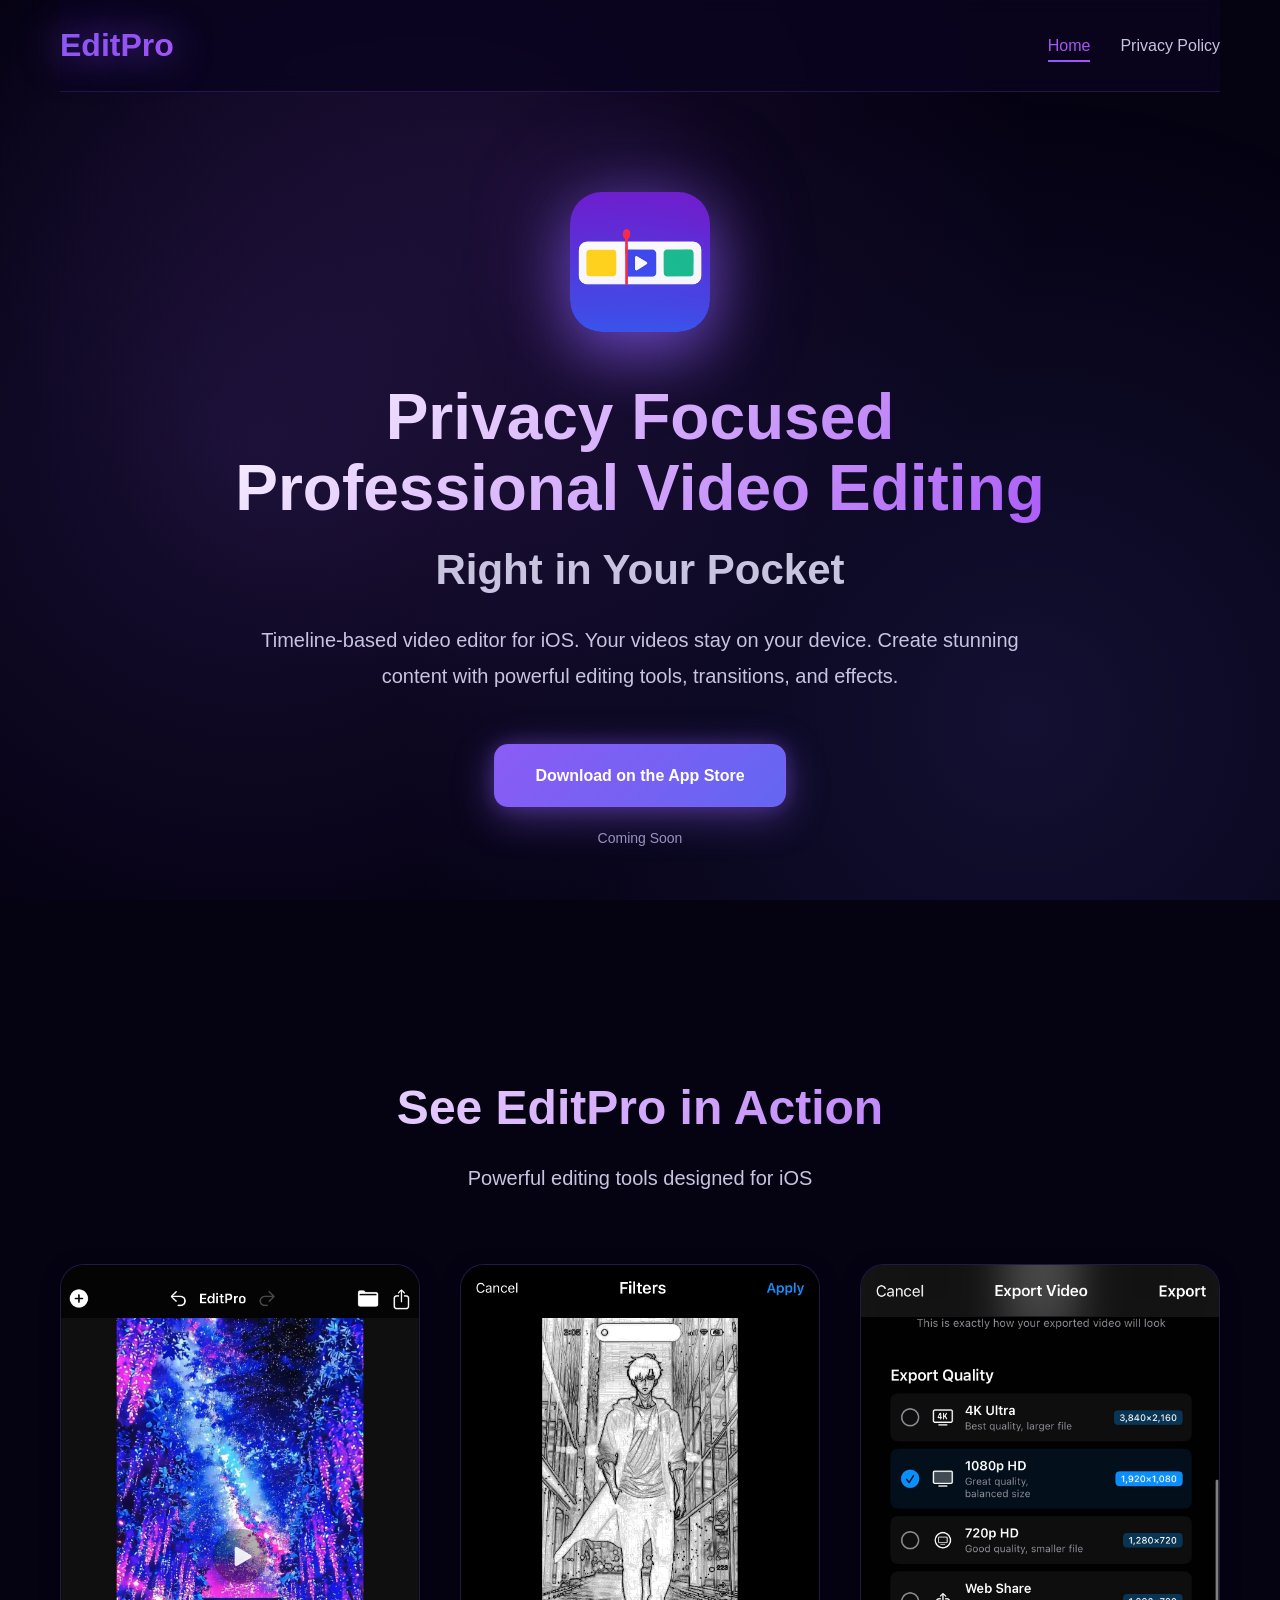
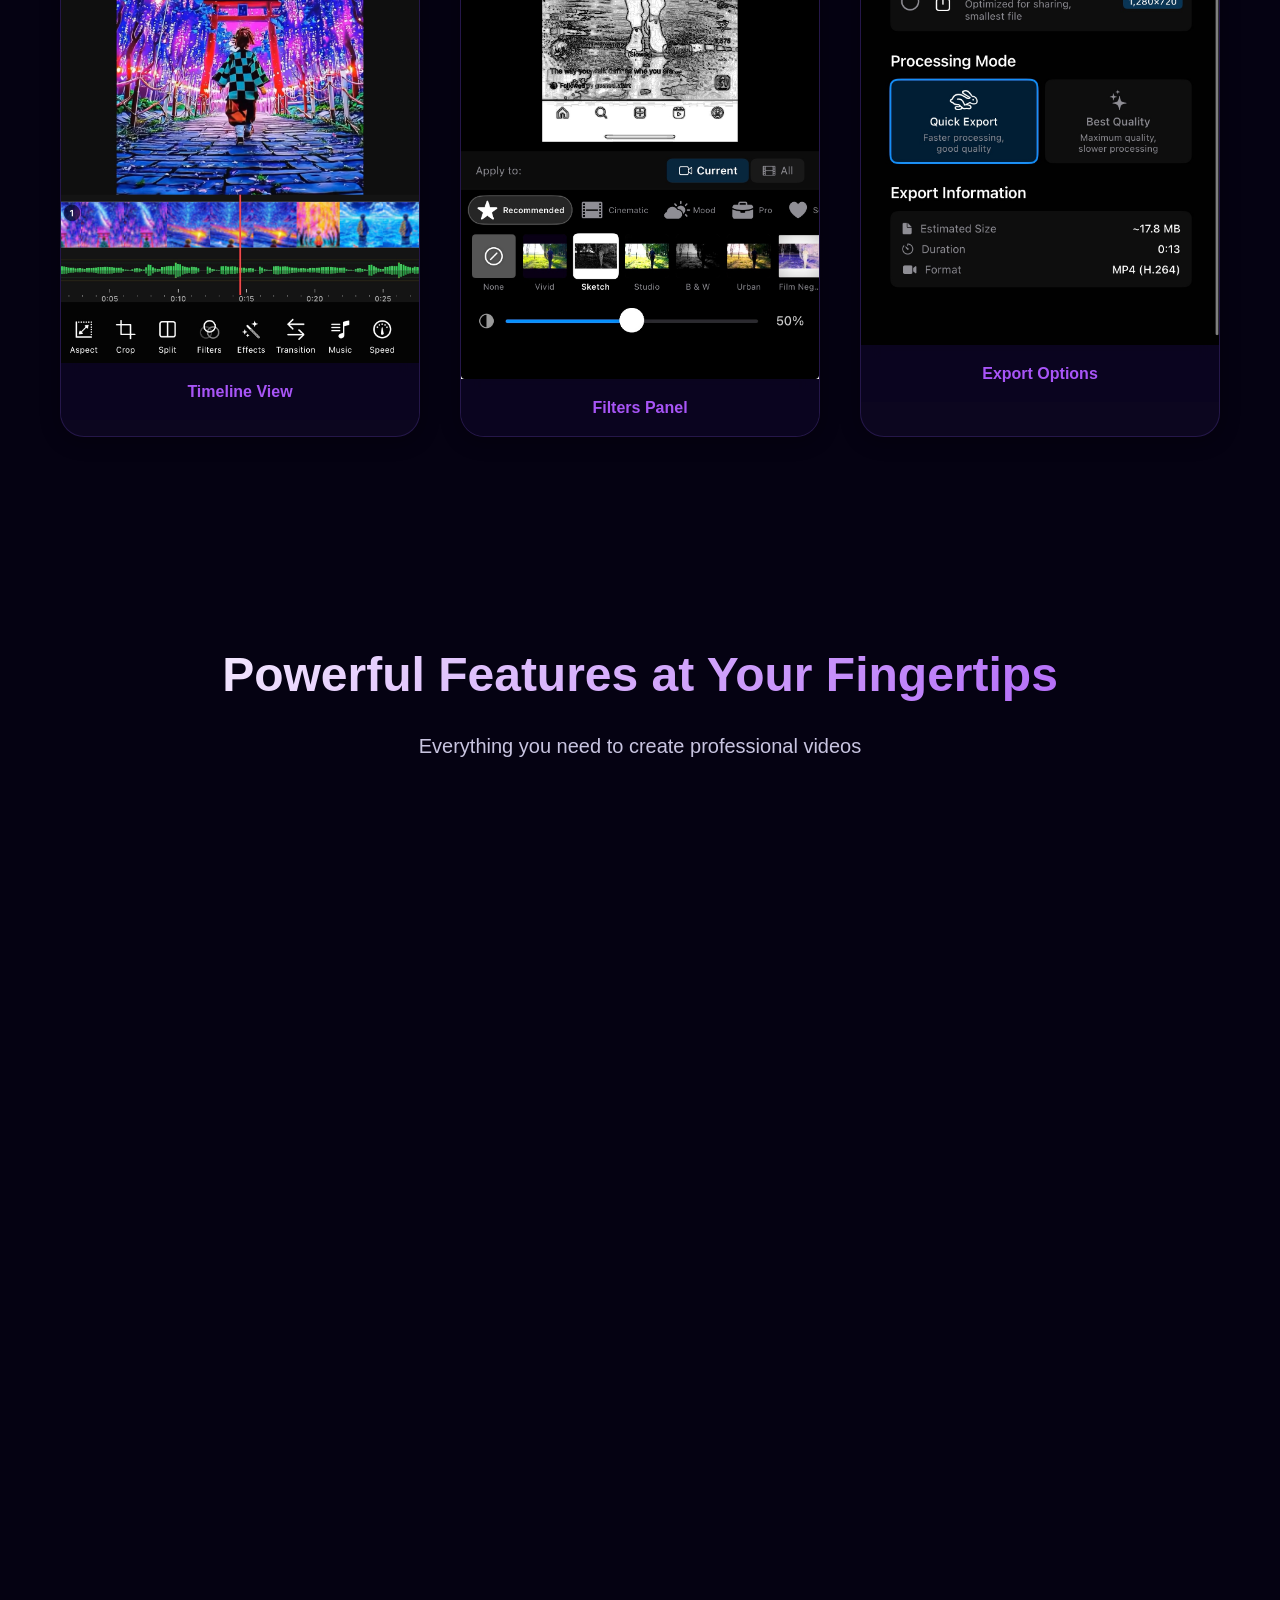
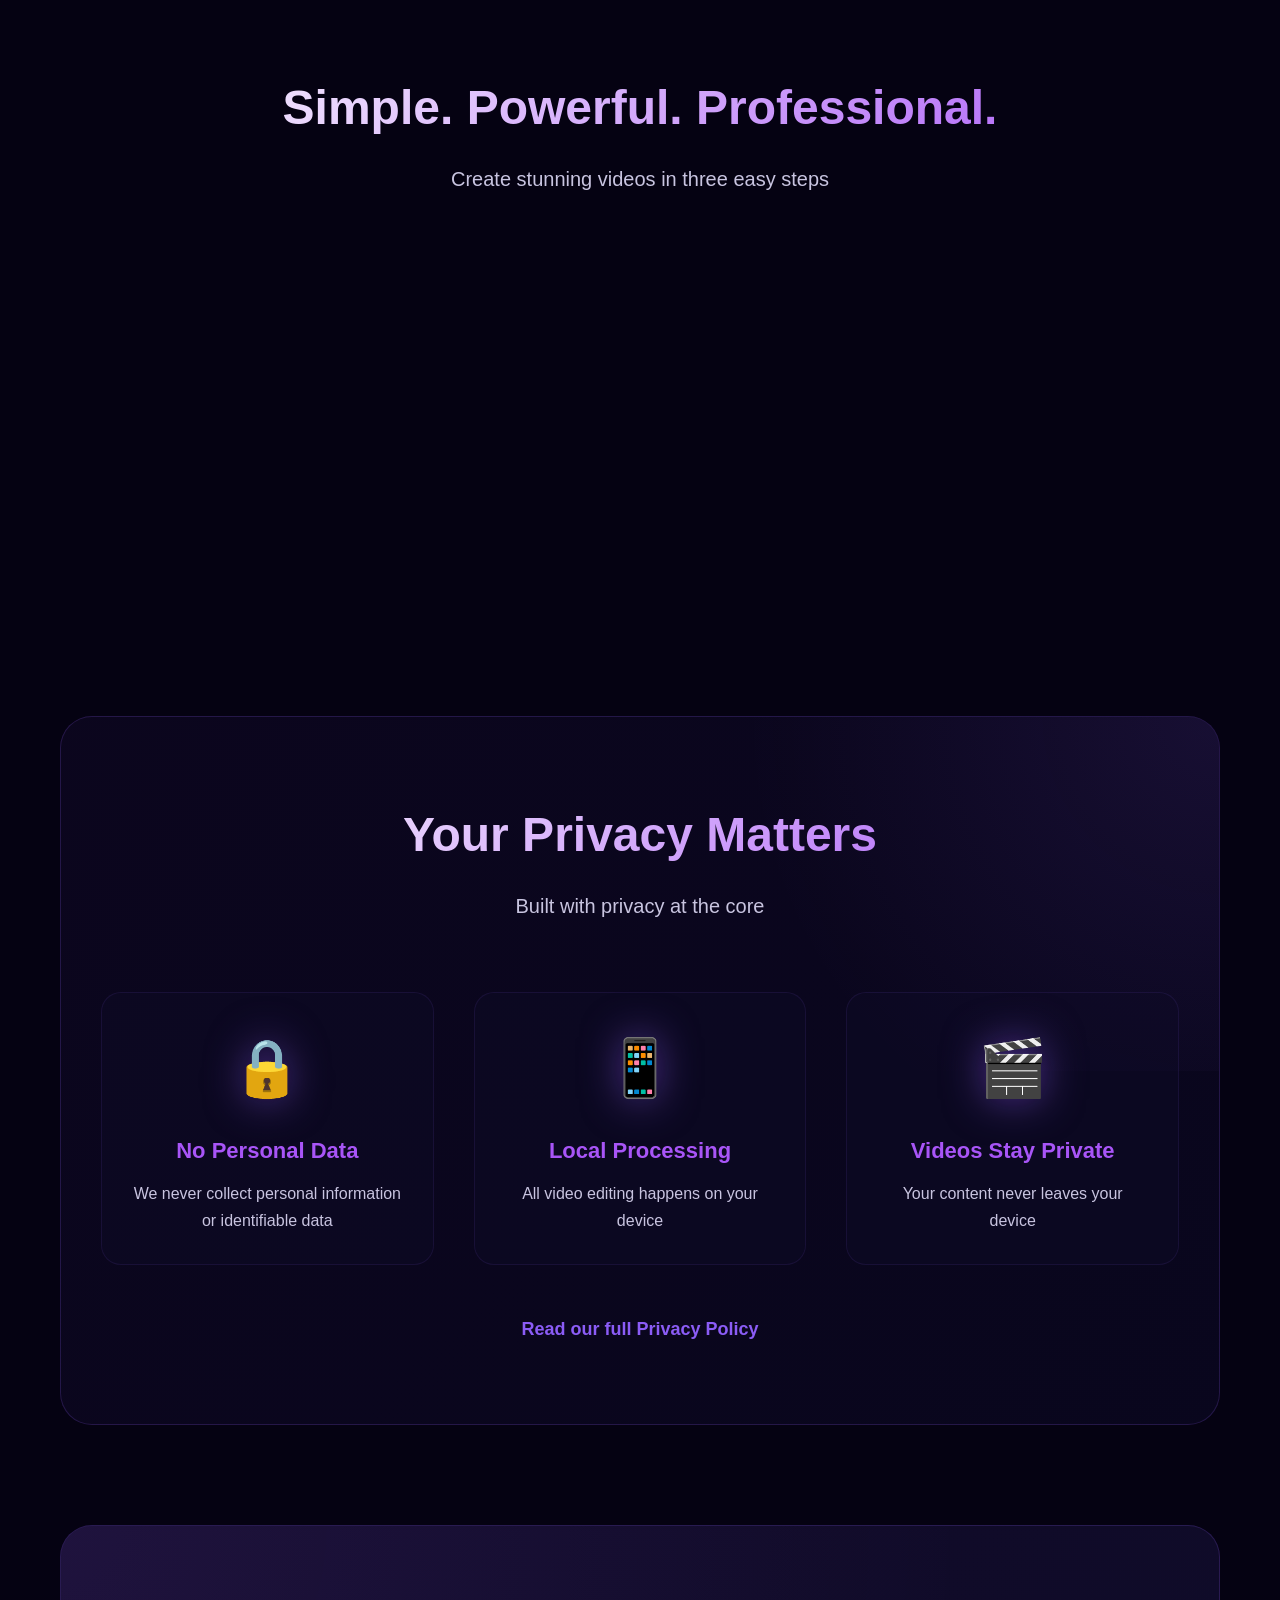
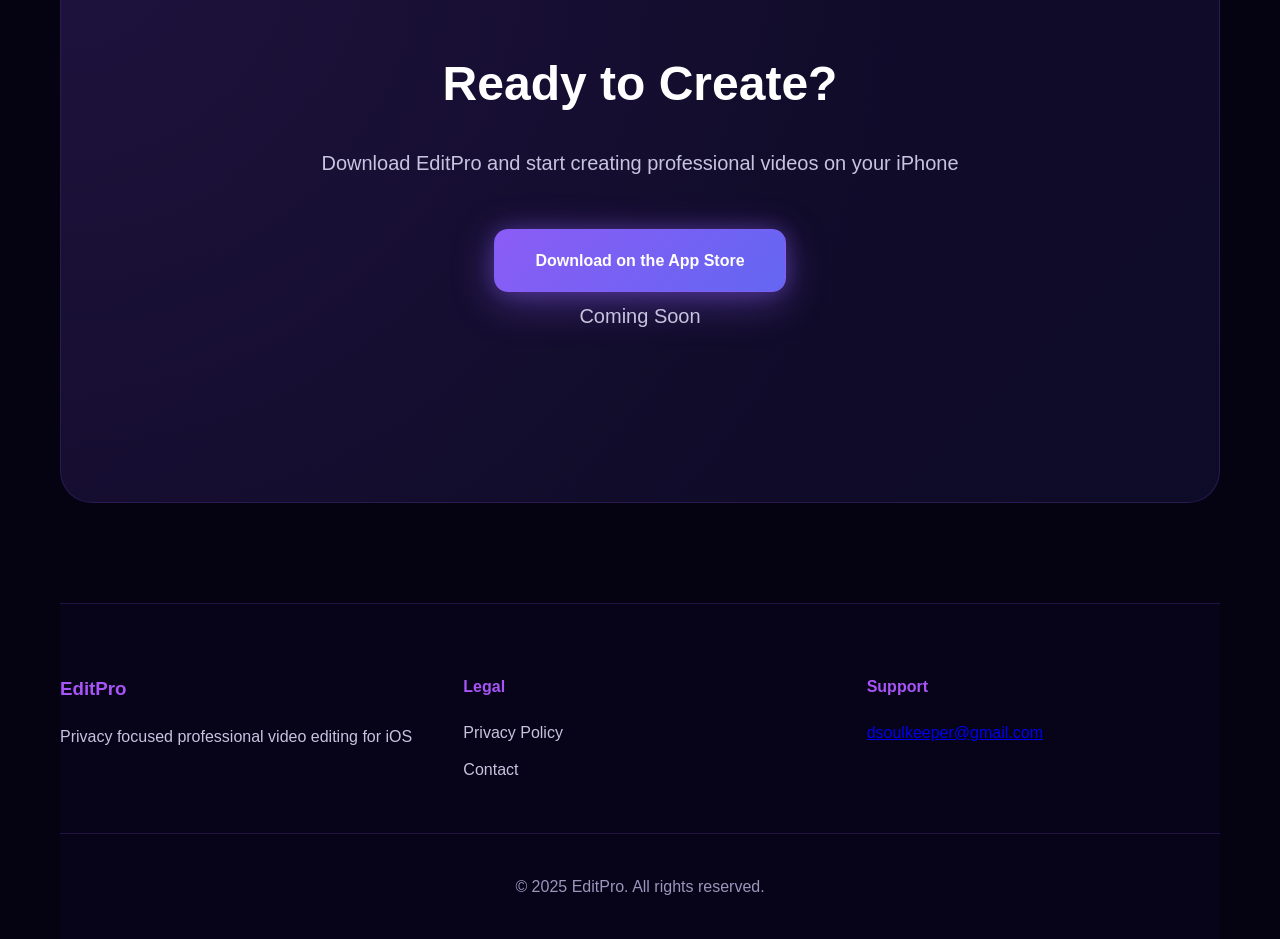
==== index.html @ 7e84e5dd "first commit" ====
<!DOCTYPE html>
<html lang="en">
<head>
    <meta charset="UTF-8">
    <meta name="viewport" content="width=device-width, initial-scale=1.0">
    <meta name="description" content="EditPro - Privacy Focused Professional Video Editing for iOS. Your videos stay on your device. Timeline-based editor with transitions, effects, and powerful editing tools.">
    <meta name="keywords" content="video editor, iOS app, video editing, timeline editor, transitions, effects, mobile video editing, privacy-focused, offline video editor">
    <title>EditPro - Privacy Focused Professional Video Editing for iOS</title>

    <!-- Favicons -->
    <link rel="icon" type="image/png" sizes="32x32" href="assets/favicon-32x32.png">
    <link rel="icon" type="image/png" sizes="16x16" href="assets/favicon-16x16.png">
    <link rel="apple-touch-icon" sizes="180x180" href="assets/apple-touch-icon.png">

    <link rel="stylesheet" href="style.css">
</head>
<body>
    <!-- Progress Bar -->
    <div class="progress-bar" id="progressBar"></div>

    <div class="container">
        <header id="navbar">
            <div class="logo">
                <a href="index.html"><h1>EditPro</h1></a>
            </div>
            <nav>
                <a href="index.html" class="active">Home</a>
                <a href="privacy.html">Privacy Policy</a>
            </nav>
        </header>

        <!-- Hero Section -->
        <section class="hero">
            <div class="hero-content">
                <div class="hero-text">
                    <h1 class="hero-title-main">Privacy Focused Professional Video Editing</h1>
                    <h2 class="hero-title-sub">Right in Your Pocket</h2>
                    <p class="hero-subtitle">Timeline-based video editor for iOS. Your videos stay on your device. Create stunning content with powerful editing tools, transitions, and effects.</p>
                </div>
                <div class="hero-cta">
                    <a href="#" class="btn btn-primary">
                        <span class="download-badge">Download on the App Store</span>
                    </a>
                    <p class="hero-note">Coming Soon</p>
                </div>
            </div>
            <div class="hero-image">
                <div class="app-icon">
                    <img src="assets/app-icon.png" alt="EditPro App Icon">
                </div>
            </div>
        </section>

        <!-- Screenshots Section -->
        <section class="screenshots">
            <h2 class="section-title">See EditPro in Action</h2>
            <p class="section-subtitle">Powerful editing tools designed for iOS</p>

            <div class="screenshots-grid">
                <div class="screenshot-item">
                    <img src="assets/screenshots/timeline.jpg" alt="Timeline View - EditPro video editing interface" loading="lazy">
                    <p class="screenshot-caption">Timeline View</p>
                </div>
                <div class="screenshot-item">
                    <img src="assets/screenshots/filters.jpg" alt="Filters Panel - Color grading and visual effects" loading="lazy">
                    <p class="screenshot-caption">Filters Panel</p>
                </div>
                <div class="screenshot-item">
                    <img src="assets/screenshots/export.jpg" alt="Export Options - Video export settings" loading="lazy">
                    <p class="screenshot-caption">Export Options</p>
                </div>
            </div>
        </section>

        <!-- Features Section -->
        <section class="features">
            <h2 class="section-title">Powerful Features at Your Fingertips</h2>
            <p class="section-subtitle">Everything you need to create professional videos</p>

            <div class="features-grid">
                <div class="feature-card">
                    <div class="feature-icon">⏱️</div>
                    <h3>Timeline Editing</h3>
                    <p>Precise frame-by-frame control with an intuitive timeline interface. Drag, drop, and arrange clips with ease.</p>
                </div>

                <div class="feature-card">
                    <div class="feature-icon">✨</div>
                    <h3>Transitions & Effects</h3>
                    <p>20+ professional transitions and visual effects. Add polish to your videos with cinematic transitions.</p>
                </div>

                <div class="feature-card">
                    <div class="feature-icon">🎵</div>
                    <h3>Audio Control</h3>
                    <p>Volume adjustment, fade in/out, and waveform visualization. Complete audio editing toolkit.</p>
                </div>

                <div class="feature-card">
                    <div class="feature-icon">🎨</div>
                    <h3>Color Filters</h3>
                    <p>Cinematic color grading with 15+ preset filters. From vintage to modern, find your perfect look.</p>
                </div>

                <div class="feature-card">
                    <div class="feature-icon">📐</div>
                    <h3>Multiple Aspect Ratios</h3>
                    <p>16:9, 9:16, 1:1, 4:5 - perfect for any platform. YouTube, Instagram, TikTok ready.</p>
                </div>

                <div class="feature-card">
                    <div class="feature-icon">↩️</div>
                    <h3>Undo/Redo History</h3>
                    <p>Never lose your work with unlimited undo/redo. Experiment freely and revert anytime.</p>
                </div>
            </div>
        </section>

        <!-- How It Works Section -->
        <section class="how-it-works">
            <h2 class="section-title">Simple. Powerful. Professional.</h2>
            <p class="section-subtitle">Create stunning videos in three easy steps</p>

            <div class="steps">
                <div class="step">
                    <div class="step-number">1</div>
                    <h3>Import</h3>
                    <p>Import videos from your photo library. EditPro supports all standard video formats.</p>
                </div>

                <div class="step">
                    <div class="step-number">2</div>
                    <h3>Edit</h3>
                    <p>Add transitions, effects, and adjust timing on the timeline. Trim, split, and rearrange with precision.</p>
                </div>

                <div class="step">
                    <div class="step-number">3</div>
                    <h3>Export</h3>
                    <p>Save in high quality and share anywhere. Export to your photo library or share directly.</p>
                </div>
            </div>
        </section>

        <!-- Privacy Section -->
        <section class="privacy-callout">
            <h2 class="section-title">Your Privacy Matters</h2>
            <p class="section-subtitle">Built with privacy at the core</p>

            <div class="privacy-features">
                <div class="privacy-item">
                    <span class="privacy-icon">🔒</span>
                    <h3>No Personal Data</h3>
                    <p>We never collect personal information or identifiable data</p>
                </div>

                <div class="privacy-item">
                    <span class="privacy-icon">📱</span>
                    <h3>Local Processing</h3>
                    <p>All video editing happens on your device</p>
                </div>

                <div class="privacy-item">
                    <span class="privacy-icon">🎬</span>
                    <h3>Videos Stay Private</h3>
                    <p>Your content never leaves your device</p>
                </div>
            </div>

            <p class="privacy-link">
                <a href="privacy.html">Read our full Privacy Policy</a>
            </p>
        </section>

        <!-- CTA Section -->
        <section class="cta">
            <h2>Ready to Create?</h2>
            <p>Download EditPro and start creating professional videos on your iPhone</p>
            <a href="#" class="btn btn-primary">
                <span class="download-badge">Download on the App Store</span>
            </a>
            <p class="cta-note">Coming Soon</p>
        </section>

        <!-- Footer -->
        <footer>
            <div class="footer-content">
                <div class="footer-section">
                    <h3>EditPro</h3>
                    <p>Privacy focused professional video editing for iOS</p>
                </div>

                <div class="footer-section">
                    <h4>Legal</h4>
                    <nav>
                        <a href="privacy.html">Privacy Policy</a>
                        <a href="mailto:dsoulkeeper@gmail.com">Contact</a>
                    </nav>
                </div>

                <div class="footer-section">
                    <h4>Support</h4>
                    <p><a href="mailto:dsoulkeeper@gmail.com">dsoulkeeper@gmail.com</a></p>
                </div>
            </div>

            <div class="footer-bottom">
                <p>&copy; 2025 EditPro. All rights reserved.</p>
            </div>
        </footer>
    </div>

    <!-- Floating Back to Top Button -->
    <button class="back-to-top" id="backToTop" aria-label="Back to top">↑</button>

    <!-- JavaScript -->
    <script>
        // Progress Bar
        window.addEventListener('scroll', () => {
            const winScroll = document.body.scrollTop || document.documentElement.scrollTop;
            const height = document.documentElement.scrollHeight - document.documentElement.clientHeight;
            const scrolled = (winScroll / height) * 100;
            document.getElementById('progressBar').style.width = scrolled + '%';
        });

        // Back to Top Button
        const backToTop = document.getElementById('backToTop');

        window.addEventListener('scroll', () => {
            if (window.pageYOffset > 300) {
                backToTop.classList.add('visible');
            } else {
                backToTop.classList.remove('visible');
            }
        });

        backToTop.addEventListener('click', () => {
            window.scrollTo({
                top: 0,
                behavior: 'smooth'
            });
        });

        // Navbar background on scroll
        const navbar = document.getElementById('navbar');
        window.addEventListener('scroll', () => {
            if (window.scrollY > 50) {
                navbar.classList.add('scrolled');
            } else {
                navbar.classList.remove('scrolled');
            }
        });

        // Intersection Observer for Animations
        const observerOptions = {
            threshold: 0.1,
            rootMargin: '0px 0px -50px 0px'
        };

        const observer = new IntersectionObserver((entries) => {
            entries.forEach(entry => {
                if (entry.isIntersecting) {
                    entry.target.classList.add('animated');
                }
            });
        }, observerOptions);

        // Observe elements for scroll animations
        document.addEventListener('DOMContentLoaded', () => {
            const animatedElements = document.querySelectorAll('.feature-card, .step, .privacy-callout, .screenshots-grid, .cta');
            animatedElements.forEach(el => {
                el.classList.add('animate-on-scroll');
                observer.observe(el);
            });
        });
    </script>
</body>
</html>
---- style.css ----
/* EditPro Website Styles - Inspired by Modern Design */
/* Purple gradient theme with glow effects */

:root {
    --purple-primary: #8B5CF6;
    --purple-secondary: #6366F1;
    --purple-light: #A855F7;
    --purple-dark: #7C3AED;
    --bg-dark: #0a0420;
    --bg-darker: #050212;
    --bg-card: rgba(17, 10, 40, 0.6);
    --text-primary: #ffffff;
    --text-secondary: #c8c4e0;
    --text-muted: #9b96bc;
    --border-glow: rgba(139, 92, 246, 0.2);
    --glow-strong: rgba(139, 92, 246, 0.6);
}

/* Reset and Base Styles */
* {
    margin: 0;
    padding: 0;
    box-sizing: border-box;
}

html {
    scroll-behavior: smooth;
}

body {
    font-family: -apple-system, BlinkMacSystemFont, 'Segoe UI', 'Roboto', 'Helvetica', 'Arial', sans-serif;
    background: var(--bg-darker);
    color: var(--text-primary);
    line-height: 1.6;
    min-height: 100vh;
    overflow-x: hidden;
    position: relative;
}

/* Progress Bar */
.progress-bar {
    position: fixed;
    top: 0;
    left: 0;
    height: 3px;
    background: linear-gradient(90deg, var(--purple-primary), var(--purple-light));
    box-shadow: 0 0 10px var(--glow-strong);
    z-index: 1000;
    transition: width 0.1s ease;
    width: 0;
}

/* Back to Top Button */
.back-to-top {
    position: fixed;
    bottom: 30px;
    right: 30px;
    width: 50px;
    height: 50px;
    background: linear-gradient(135deg, var(--purple-primary), var(--purple-secondary));
    color: white;
    border: none;
    border-radius: 50%;
    font-size: 24px;
    cursor: pointer;
    opacity: 0;
    visibility: hidden;
    transform: translateY(20px);
    transition: all 0.3s ease;
    box-shadow: 0 4px 20px rgba(139, 92, 246, 0.4);
    z-index: 999;
    display: flex;
    align-items: center;
    justify-content: center;
}

.back-to-top.visible {
    opacity: 1;
    visibility: visible;
    transform: translateY(0);
}

.back-to-top:hover {
    transform: translateY(-5px);
    box-shadow: 0 8px 30px rgba(139, 92, 246, 0.6);
}

/* Animated background gradient */
body::before {
    content: '';
    position: fixed;
    top: 0;
    left: 0;
    right: 0;
    bottom: 0;
    background: radial-gradient(circle at 20% 50%, rgba(139, 92, 246, 0.15) 0%, transparent 50%),
                radial-gradient(circle at 80% 80%, rgba(99, 102, 241, 0.15) 0%, transparent 50%),
                radial-gradient(circle at 40% 20%, rgba(168, 85, 247, 0.1) 0%, transparent 50%);
    animation: gradientShift 15s ease infinite;
    pointer-events: none;
    z-index: -1;
}

@keyframes gradientShift {
    0%, 100% { opacity: 1; }
    50% { opacity: 0.8; }
}

.container {
    max-width: 1200px;
    margin: 0 auto;
    padding: 0 20px;
}

/* Header with glass effect */
header {
    padding: 20px 0;
    display: flex;
    justify-content: space-between;
    align-items: center;
    flex-wrap: wrap;
    gap: 20px;
    position: sticky;
    top: 0;
    background: rgba(10, 4, 32, 0.8);
    backdrop-filter: blur(10px);
    border-bottom: 1px solid var(--border-glow);
    z-index: 100;
    transition: all 0.3s ease;
}

header.scrolled {
    background: rgba(10, 4, 32, 0.95);
    box-shadow: 0 4px 30px rgba(139, 92, 246, 0.2);
}

.logo a {
    text-decoration: none;
    cursor: pointer;
}

.logo h1 {
    font-size: 32px;
    font-weight: 800;
    background: linear-gradient(135deg, var(--purple-primary), var(--purple-light));
    -webkit-background-clip: text;
    -webkit-text-fill-color: transparent;
    background-clip: text;
    text-shadow: 0 0 40px rgba(139, 92, 246, 0.5);
    filter: drop-shadow(0 0 20px rgba(139, 92, 246, 0.4));
    transition: all 0.3s ease;
}

.logo a:hover h1 {
    filter: drop-shadow(0 0 30px rgba(139, 92, 246, 0.7));
    transform: scale(1.02);
}

header nav {
    display: flex;
    gap: 30px;
}

header nav a {
    color: var(--text-secondary);
    text-decoration: none;
    font-weight: 500;
    transition: all 0.3s ease;
    position: relative;
}

header nav a::after {
    content: '';
    position: absolute;
    bottom: -4px;
    left: 0;
    width: 0;
    height: 2px;
    background: linear-gradient(90deg, var(--purple-primary), var(--purple-light));
    transition: width 0.3s ease;
}

header nav a:hover::after,
header nav a.active::after {
    width: 100%;
}

header nav a:hover,
header nav a.active {
    color: var(--purple-light);
}

/* Hero Section */
.hero {
    display: flex;
    flex-direction: column;
    align-items: center;
    text-align: center;
    padding: 100px 0 120px;
    position: relative;
}

.hero-content {
    order: 2;
    max-width: 900px;
    animation: fadeInUp 0.8s ease;
}

.hero-image {
    order: 1;
    margin-bottom: 50px;
    animation: fadeIn 1s ease;
}

.hero-title-main {
    font-size: 64px;
    font-weight: 900;
    line-height: 1.1;
    margin-bottom: 20px;
    background: linear-gradient(135deg, #ffffff 0%, var(--purple-light) 100%);
    -webkit-background-clip: text;
    -webkit-text-fill-color: transparent;
    background-clip: text;
    animation: fadeInUp 0.8s ease 0.2s both;
}

.hero-title-sub {
    font-size: 42px;
    font-weight: 700;
    line-height: 1.3;
    margin-bottom: 24px;
    color: var(--text-secondary);
    animation: fadeInUp 0.8s ease 0.4s both;
}

.hero-subtitle {
    font-size: 20px;
    color: var(--text-secondary);
    margin-bottom: 50px;
    line-height: 1.8;
    max-width: 800px;
    margin-left: auto;
    margin-right: auto;
    animation: fadeInUp 0.8s ease 0.6s both;
}

.hero-cta {
    display: flex;
    flex-direction: column;
    gap: 20px;
    align-items: center;
    animation: fadeInUp 0.8s ease 0.8s both;
}

.hero-note,
.cta-note {
    color: var(--text-muted);
    font-size: 14px;
}

.app-icon {
    display: flex;
    align-items: center;
    justify-content: center;
}

.app-icon img {
    width: 140px;
    height: 140px;
    border-radius: 32px;
    box-shadow: 0 20px 60px rgba(139, 92, 246, 0.6),
                0 0 100px rgba(139, 92, 246, 0.4),
                inset 0 1px 0 rgba(255, 255, 255, 0.1);
    transition: all 0.4s ease;
    animation: float 6s ease-in-out infinite;
}

.app-icon img:hover {
    transform: scale(1.08) translateY(-10px);
    box-shadow: 0 30px 80px rgba(139, 92, 246, 0.8),
                0 0 120px rgba(139, 92, 246, 0.6);
}

@keyframes float {
    0%, 100% { transform: translateY(0px); }
    50% { transform: translateY(-20px); }
}

@keyframes fadeIn {
    from { opacity: 0; }
    to { opacity: 1; }
}

@keyframes fadeInUp {
    from {
        opacity: 0;
        transform: translateY(30px);
    }
    to {
        opacity: 1;
        transform: translateY(0);
    }
}

/* Buttons */
.btn {
    display: inline-block;
    padding: 18px 40px;
    border-radius: 14px;
    text-decoration: none;
    font-weight: 600;
    font-size: 16px;
    transition: all 0.3s ease;
    cursor: pointer;
    position: relative;
    overflow: hidden;
}

.btn::before {
    content: '';
    position: absolute;
    top: 50%;
    left: 50%;
    width: 0;
    height: 0;
    border-radius: 50%;
    background: rgba(255, 255, 255, 0.1);
    transform: translate(-50%, -50%);
    transition: width 0.6s, height 0.6s;
}

.btn:hover::before {
    width: 300px;
    height: 300px;
}

.btn-primary {
    background: linear-gradient(135deg, var(--purple-primary), var(--purple-secondary));
    color: white;
    box-shadow: 0 10px 40px rgba(139, 92, 246, 0.4),
                0 0 20px rgba(139, 92, 246, 0.3);
    border: 1px solid rgba(139, 92, 246, 0.5);
}

.btn-primary:hover {
    transform: translateY(-3px);
    box-shadow: 0 20px 50px rgba(139, 92, 246, 0.6),
                0 0 40px rgba(139, 92, 246, 0.5);
}

/* Sections */
section {
    padding: 100px 0;
    position: relative;
}

.section-title {
    font-size: 48px;
    font-weight: 800;
    text-align: center;
    margin-bottom: 16px;
    background: linear-gradient(135deg, #ffffff 0%, var(--purple-light) 100%);
    -webkit-background-clip: text;
    -webkit-text-fill-color: transparent;
    background-clip: text;
}

.section-subtitle {
    font-size: 20px;
    color: var(--text-secondary);
    text-align: center;
    margin-bottom: 70px;
    font-weight: 400;
}

/* Features Grid */
.features-grid {
    display: grid;
    grid-template-columns: repeat(auto-fit, minmax(320px, 1fr));
    gap: 30px;
    margin-top: 60px;
}

.feature-card {
    background: var(--bg-card);
    border: 1px solid var(--border-glow);
    border-radius: 24px;
    padding: 40px 32px;
    transition: all 0.4s cubic-bezier(0.4, 0, 0.2, 1);
    backdrop-filter: blur(10px);
    position: relative;
    overflow: hidden;
}

.feature-card::before {
    content: '';
    position: absolute;
    top: 0;
    left: 0;
    right: 0;
    height: 1px;
    background: linear-gradient(90deg, transparent, var(--purple-primary), transparent);
    opacity: 0;
    transition: opacity 0.4s ease;
}

.feature-card:hover {
    transform: translateY(-8px);
    border-color: var(--purple-primary);
    box-shadow: 0 20px 60px rgba(139, 92, 246, 0.3),
                inset 0 1px 0 rgba(139, 92, 246, 0.1);
    background: rgba(25, 15, 60, 0.7);
}

.feature-card:hover::before {
    opacity: 1;
}

.feature-icon {
    width: 64px;
    height: 64px;
    background: linear-gradient(135deg, var(--purple-primary), var(--purple-light));
    border-radius: 16px;
    display: flex;
    align-items: center;
    justify-content: center;
    font-size: 32px;
    margin-bottom: 28px;
    box-shadow: 0 8px 32px rgba(139, 92, 246, 0.4);
    transition: all 0.3s ease;
}

.feature-card:hover .feature-icon {
    transform: scale(1.1) rotate(5deg);
    box-shadow: 0 12px 48px rgba(139, 92, 246, 0.6);
}

.feature-card h3 {
    font-size: 22px;
    margin-bottom: 14px;
    color: var(--text-primary);
    font-weight: 700;
}

.feature-card p {
    color: var(--text-secondary);
    line-height: 1.8;
    font-size: 15px;
}

/* How It Works */
.steps {
    display: grid;
    grid-template-columns: repeat(auto-fit, minmax(280px, 1fr));
    gap: 50px;
    margin-top: 60px;
}

.step {
    text-align: center;
    position: relative;
    padding: 20px;
}

.step-number {
    width: 70px;
    height: 70px;
    background: linear-gradient(135deg, var(--purple-primary), var(--purple-secondary));
    border-radius: 50%;
    display: flex;
    align-items: center;
    justify-content: center;
    font-size: 28px;
    font-weight: 800;
    margin: 0 auto 24px;
    box-shadow: 0 10px 40px rgba(139, 92, 246, 0.5),
                inset 0 1px 0 rgba(255, 255, 255, 0.2);
    transition: all 0.3s ease;
}

.step:hover .step-number {
    transform: scale(1.15);
    box-shadow: 0 15px 50px rgba(139, 92, 246, 0.7);
}

.step h3 {
    font-size: 26px;
    margin-bottom: 14px;
    color: var(--purple-light);
}

.step p {
    color: var(--text-secondary);
    line-height: 1.7;
}

/* Screenshots */
.screenshots-grid {
    display: grid;
    grid-template-columns: repeat(auto-fit, minmax(320px, 1fr));
    gap: 40px;
    margin-top: 60px;
}

.screenshot-item {
    position: relative;
    border-radius: 24px;
    overflow: hidden;
    background: var(--bg-card);
    border: 1px solid var(--border-glow);
    transition: all 0.4s ease;
    box-shadow: 0 4px 20px rgba(0, 0, 0, 0.3);
}

.screenshot-item:hover {
    transform: translateY(-8px);
    border-color: var(--purple-primary);
    box-shadow: 0 20px 60px rgba(139, 92, 246, 0.4),
                0 0 40px rgba(139, 92, 246, 0.2);
}

.screenshot-item img {
    width: 100%;
    height: auto;
    display: block;
    transition: transform 0.4s ease;
}

.screenshot-item:hover img {
    transform: scale(1.03);
}

.screenshot-caption {
    padding: 16px 20px;
    font-weight: 700;
    color: var(--purple-light);
    font-size: 16px;
    text-align: center;
    background: rgba(10, 4, 32, 0.8);
    backdrop-filter: blur(10px);
}

/* Placeholder style (if needed) */
.screenshot-placeholder {
    aspect-ratio: 9/16;
    background: var(--bg-card);
    border: 2px dashed var(--border-glow);
    border-radius: 24px;
    display: flex;
    flex-direction: column;
    align-items: center;
    justify-content: center;
    gap: 12px;
    padding: 30px;
    backdrop-filter: blur(10px);
    transition: all 0.3s ease;
}

.screenshot-placeholder:hover {
    border-color: var(--purple-primary);
    background: rgba(25, 15, 60, 0.6);
    transform: translateY(-5px);
    box-shadow: 0 10px 40px rgba(139, 92, 246, 0.2);
}

.screenshot-placeholder p {
    font-weight: 700;
    color: var(--purple-light);
    font-size: 18px;
}

.screenshot-placeholder span {
    color: var(--text-muted);
    font-size: 14px;
}

/* Privacy Features */
.privacy-callout {
    background: linear-gradient(135deg, rgba(139, 92, 246, 0.05), rgba(99, 102, 241, 0.05));
    border-radius: 32px;
    border: 1px solid var(--border-glow);
    padding: 80px 40px;
    margin: 80px 0;
    position: relative;
    overflow: hidden;
}

.privacy-callout::before {
    content: '';
    position: absolute;
    top: -50%;
    right: -50%;
    width: 100%;
    height: 100%;
    background: radial-gradient(circle, rgba(139, 92, 246, 0.1) 0%, transparent 70%);
    animation: rotate 20s linear infinite;
}

@keyframes rotate {
    from { transform: rotate(0deg); }
    to { transform: rotate(360deg); }
}

.privacy-features {
    display: grid;
    grid-template-columns: repeat(auto-fit, minmax(280px, 1fr));
    gap: 40px;
    margin-top: 60px;
    position: relative;
    z-index: 1;
}

.privacy-item {
    text-align: center;
    padding: 30px;
    background: rgba(17, 10, 40, 0.4);
    border-radius: 20px;
    border: 1px solid rgba(139, 92, 246, 0.1);
    transition: all 0.3s ease;
}

.privacy-item:hover {
    background: rgba(25, 15, 60, 0.6);
    border-color: var(--purple-primary);
    transform: translateY(-5px);
    box-shadow: 0 10px 40px rgba(139, 92, 246, 0.2);
}

.privacy-icon {
    font-size: 56px;
    display: block;
    margin-bottom: 20px;
    filter: drop-shadow(0 0 20px rgba(139, 92, 246, 0.5));
}

.privacy-item h3 {
    font-size: 22px;
    margin-bottom: 12px;
    color: var(--purple-light);
    font-weight: 700;
}

.privacy-item p {
    color: var(--text-secondary);
    line-height: 1.7;
}

.privacy-link {
    text-align: center;
    margin-top: 50px;
    position: relative;
    z-index: 1;
}

.privacy-link a {
    color: var(--purple-primary);
    text-decoration: none;
    font-weight: 700;
    font-size: 18px;
    transition: all 0.3s ease;
    position: relative;
}

.privacy-link a:hover {
    color: var(--purple-light);
}

/* Privacy Policy Page */
.privacy-content {
    max-width: 800px;
    margin: 0 auto;
    padding: 60px 0;
}

.privacy-content h1 {
    font-size: 56px;
    margin-bottom: 12px;
    background: linear-gradient(135deg, #ffffff 0%, var(--purple-light) 100%);
    -webkit-background-clip: text;
    -webkit-text-fill-color: transparent;
    background-clip: text;
}

.last-updated {
    color: var(--text-muted);
    margin-bottom: 50px;
    font-size: 14px;
}

.privacy-content h2 {
    font-size: 36px;
    margin-top: 70px;
    margin-bottom: 24px;
    color: var(--purple-light);
    font-weight: 800;
}

.privacy-content h3 {
    font-size: 24px;
    margin-top: 40px;
    margin-bottom: 16px;
    color: var(--text-primary);
    font-weight: 700;
}

.privacy-content section {
    padding: 0;
    margin-bottom: 50px;
}

.privacy-content p {
    color: var(--text-secondary);
    margin-bottom: 20px;
    line-height: 1.9;
    font-size: 16px;
}

.privacy-content ul {
    list-style: none;
    margin: 24px 0;
}

.privacy-content ul li {
    color: var(--text-secondary);
    padding: 12px 0 12px 32px;
    position: relative;
    line-height: 1.8;
}

.privacy-content ul li::before {
    content: "→";
    position: absolute;
    left: 0;
    color: var(--purple-primary);
    font-weight: bold;
}

.privacy-content ul li strong {
    color: var(--text-primary);
}

.highlight {
    background: var(--bg-card);
    border-left: 4px solid var(--purple-primary);
    padding: 24px;
    border-radius: 12px;
    color: var(--text-primary) !important;
    margin: 28px 0;
    box-shadow: 0 4px 20px rgba(139, 92, 246, 0.15);
}

.contact-info {
    background: var(--bg-card);
    padding: 32px;
    border-radius: 16px;
    margin-top: 24px;
    border: 1px solid var(--border-glow);
}

.contact-info a {
    color: var(--purple-primary);
    text-decoration: none;
    transition: color 0.3s ease;
}

.contact-info a:hover {
    color: var(--purple-light);
}

/* Privacy Badges */
.privacy-badges {
    display: grid;
    grid-template-columns: repeat(auto-fit, minmax(220px, 1fr));
    gap: 24px;
    margin-top: 50px;
}

.badge {
    background: var(--bg-card);
    border: 1px solid var(--border-glow);
    border-radius: 16px;
    padding: 28px;
    text-align: center;
    transition: all 0.3s ease;
}

.badge:hover {
    border-color: var(--purple-primary);
    transform: translateY(-5px);
    box-shadow: 0 10px 40px rgba(139, 92, 246, 0.2);
}

.badge .icon {
    font-size: 48px;
    display: block;
    margin-bottom: 16px;
    filter: drop-shadow(0 0 20px rgba(139, 92, 246, 0.4));
}

.badge h3 {
    font-size: 18px;
    margin-bottom: 10px;
    color: var(--purple-light);
    font-weight: 700;
}

.badge p {
    color: var(--text-muted);
    font-size: 14px;
    line-height: 1.6;
}

/* CTA Section */
.cta {
    text-align: center;
    padding: 120px 40px;
    background: linear-gradient(135deg, rgba(139, 92, 246, 0.1), rgba(99, 102, 241, 0.1));
    border-radius: 32px;
    margin: 100px 0;
    border: 1px solid var(--border-glow);
    position: relative;
    overflow: hidden;
}

.cta::before {
    content: '';
    position: absolute;
    top: -100%;
    left: -100%;
    width: 200%;
    height: 200%;
    background: radial-gradient(circle, rgba(139, 92, 246, 0.1) 0%, transparent 70%);
    animation: pulse 8s ease-in-out infinite;
}

@keyframes pulse {
    0%, 100% { transform: scale(1); opacity: 0.5; }
    50% { transform: scale(1.2); opacity: 0.8; }
}

.cta h2 {
    font-size: 48px;
    margin-bottom: 24px;
    position: relative;
    z-index: 1;
}

.cta p {
    font-size: 20px;
    color: var(--text-secondary);
    margin-bottom: 50px;
    position: relative;
    z-index: 1;
}

.cta .btn {
    position: relative;
    z-index: 1;
}

/* Footer */
footer {
    border-top: 1px solid var(--border-glow);
    padding: 70px 0 40px;
    margin-top: 100px;
    background: rgba(10, 4, 32, 0.5);
}

.footer-content {
    display: grid;
    grid-template-columns: repeat(auto-fit, minmax(200px, 1fr));
    gap: 50px;
    margin-bottom: 50px;
}

.footer-section h3,
.footer-section h4 {
    margin-bottom: 20px;
    color: var(--purple-light);
    font-weight: 700;
}

.footer-section p,
.footer-section nav {
    color: var(--text-secondary);
}

.footer-section nav {
    display: flex;
    flex-direction: column;
    gap: 12px;
}

.footer-section nav a {
    color: var(--text-secondary);
    text-decoration: none;
    transition: all 0.3s ease;
}

.footer-section nav a:hover {
    color: var(--purple-primary);
    transform: translateX(5px);
}

.footer-bottom {
    text-align: center;
    padding-top: 40px;
    border-top: 1px solid var(--border-glow);
    color: var(--text-muted);
}

/* Responsive Design */
@media (max-width: 768px) {
    .hero {
        padding: 60px 0 80px;
    }

    .hero-title-main {
        font-size: 40px;
    }

    .hero-title-sub {
        font-size: 30px;
    }

    .hero-subtitle {
        font-size: 18px;
    }

    .app-icon img {
        width: 110px;
        height: 110px;
        border-radius: 24px;
    }

    .section-title {
        font-size: 36px;
    }

    .section-subtitle {
        font-size: 18px;
    }

    .features-grid,
    .steps,
    .screenshots-grid {
        grid-template-columns: 1fr;
    }

    header {
        flex-direction: column;
        text-align: center;
    }

    .privacy-content h1 {
        font-size: 40px;
    }

    .privacy-content h2 {
        font-size: 28px;
    }

    .cta {
        padding: 80px 30px;
    }

    .cta h2 {
        font-size: 36px;
    }
}

@media (max-width: 480px) {
    .hero-title-main {
        font-size: 32px;
    }

    .hero-title-sub {
        font-size: 24px;
    }

    .section-title {
        font-size: 28px;
    }

    .logo h1 {
        font-size: 28px;
    }
}

/* Scroll animations */
.animate-on-scroll {
    opacity: 0;
    transform: translateY(30px);
    transition: all 0.6s ease;
}

.animate-on-scroll.animated {
    opacity: 1;
    transform: translateY(0);
}
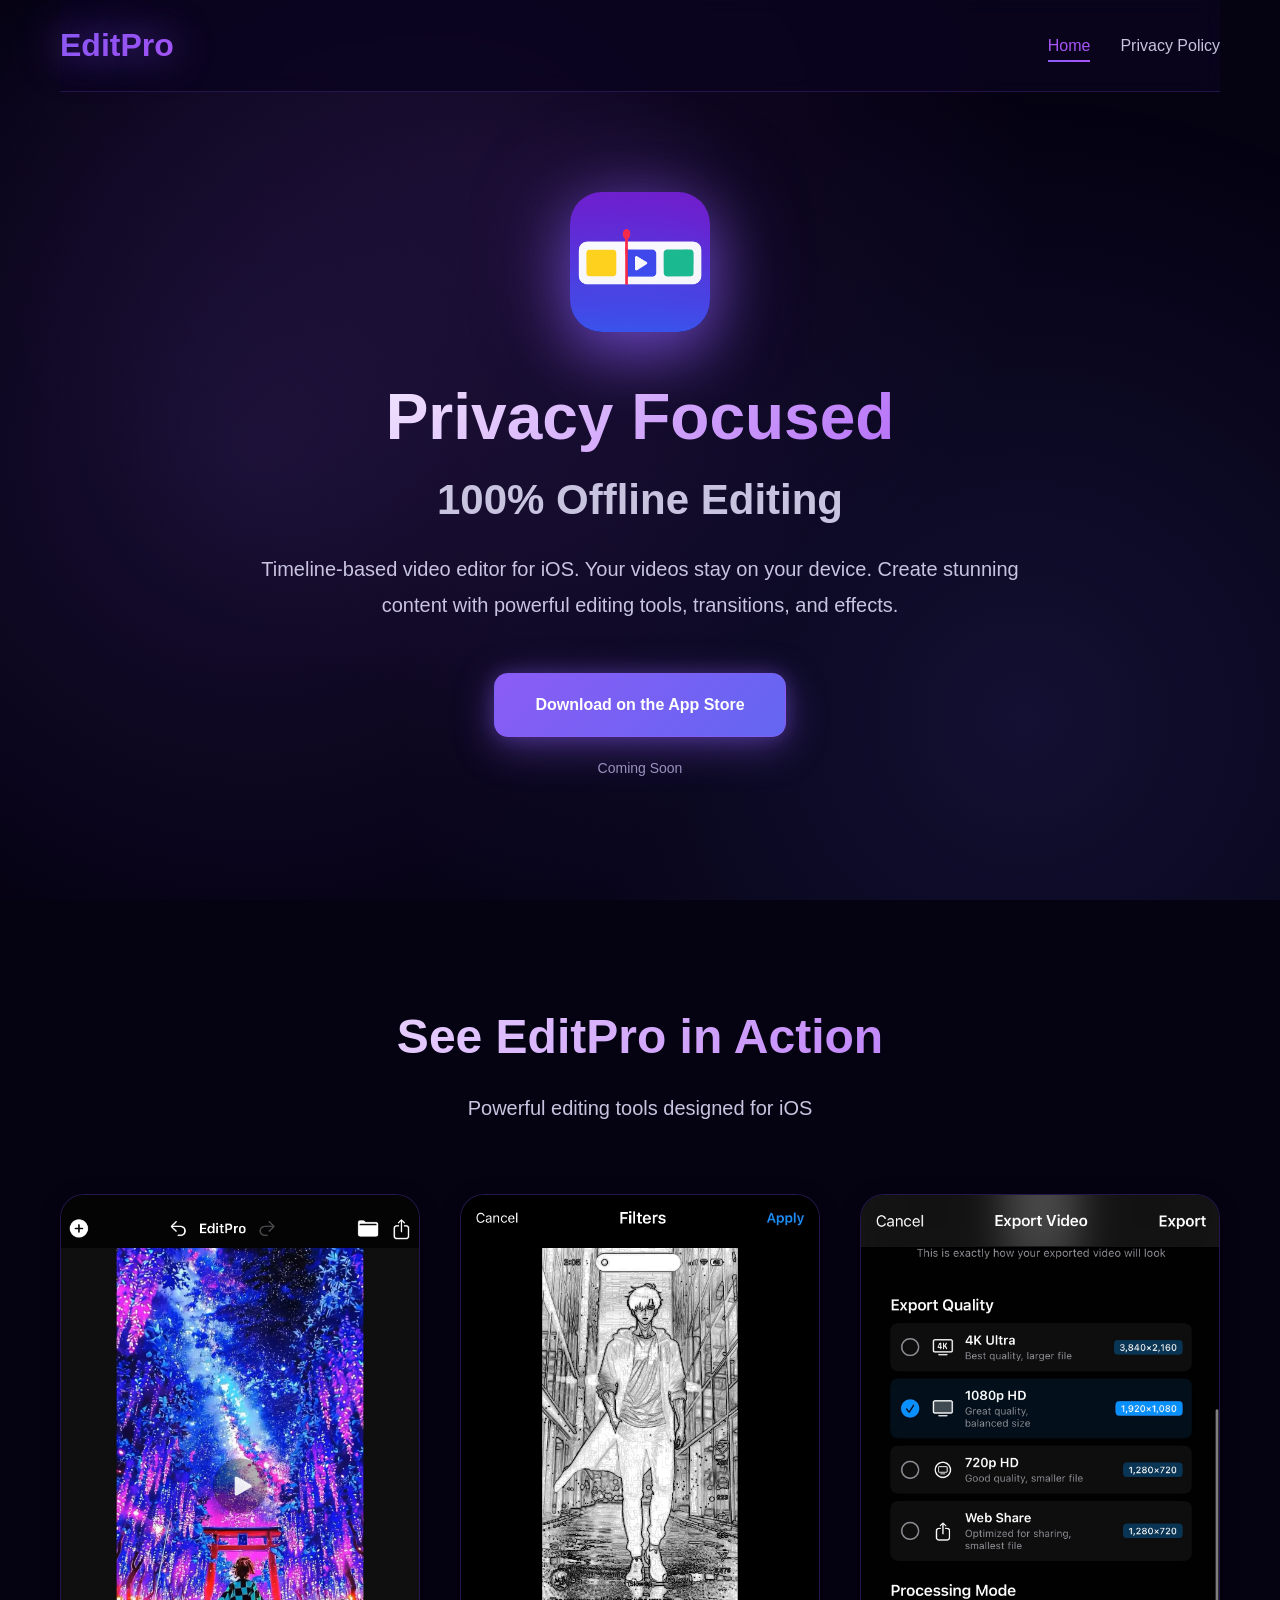
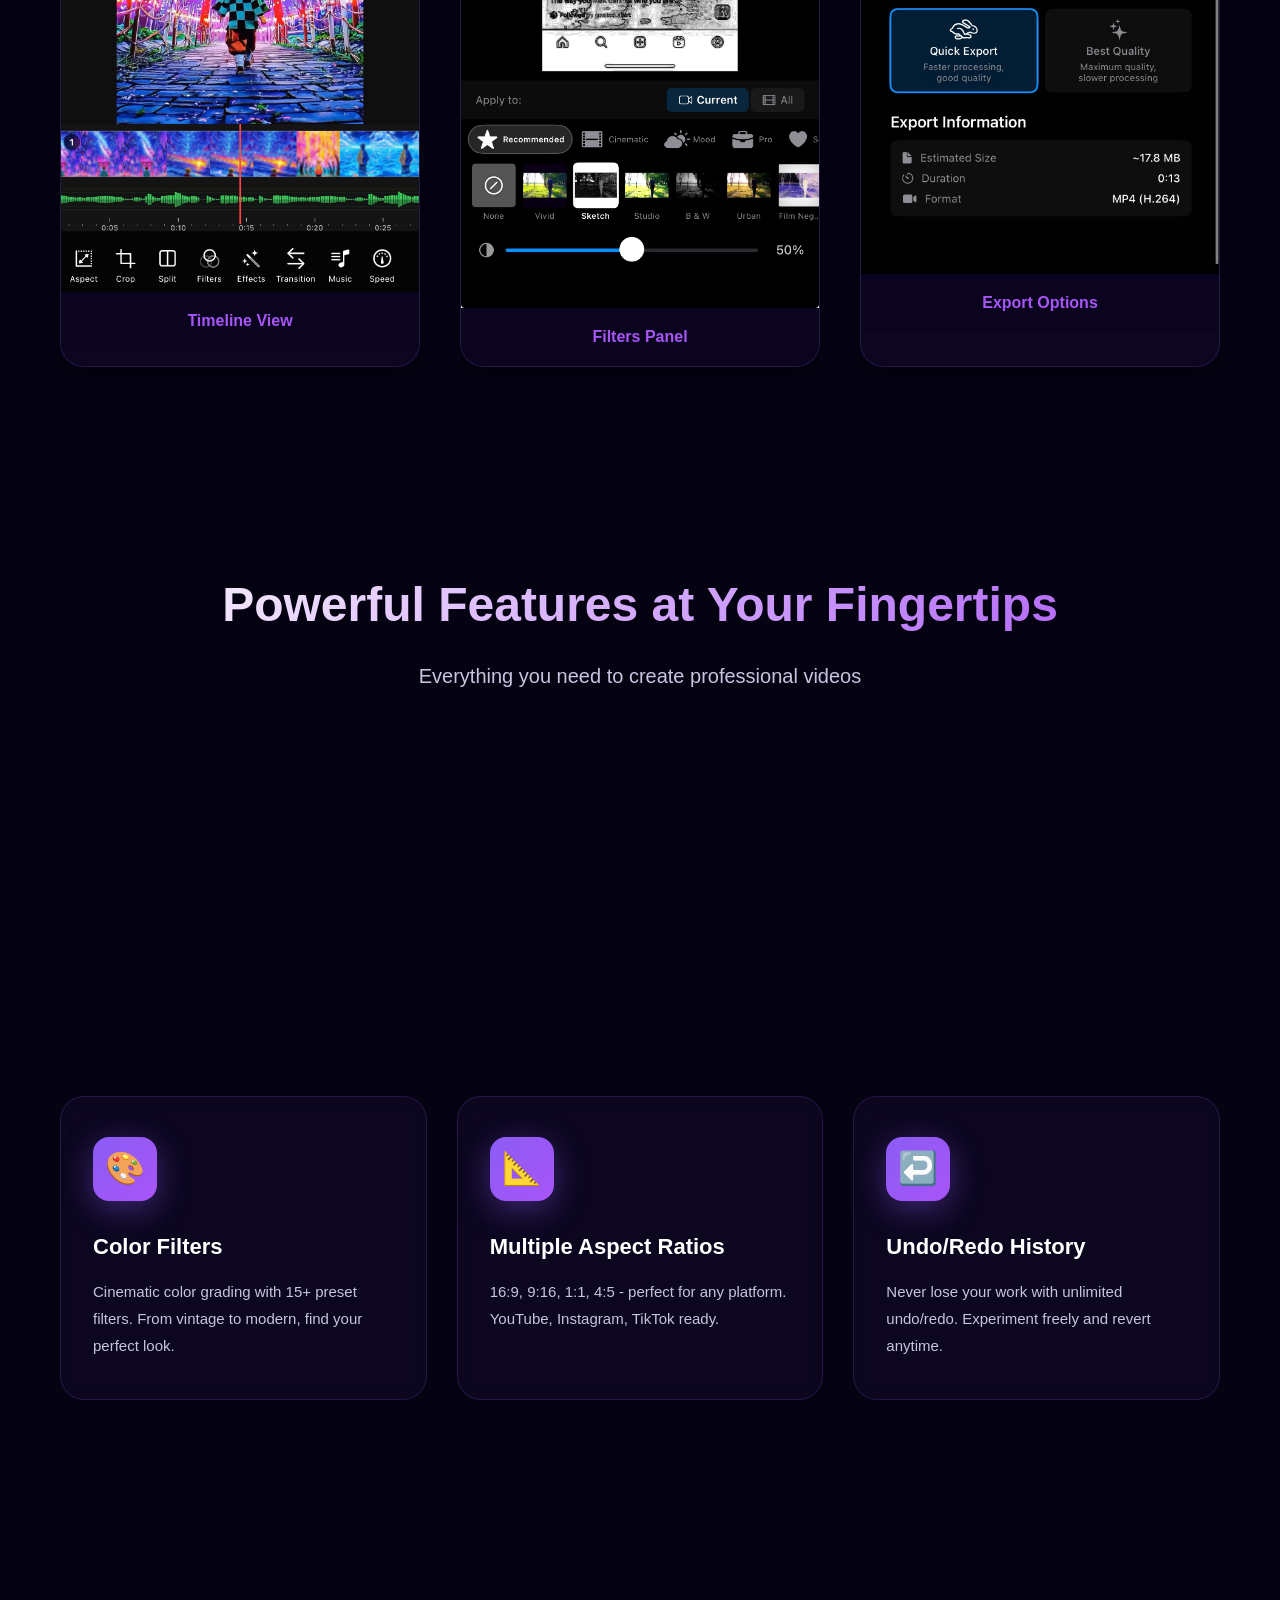
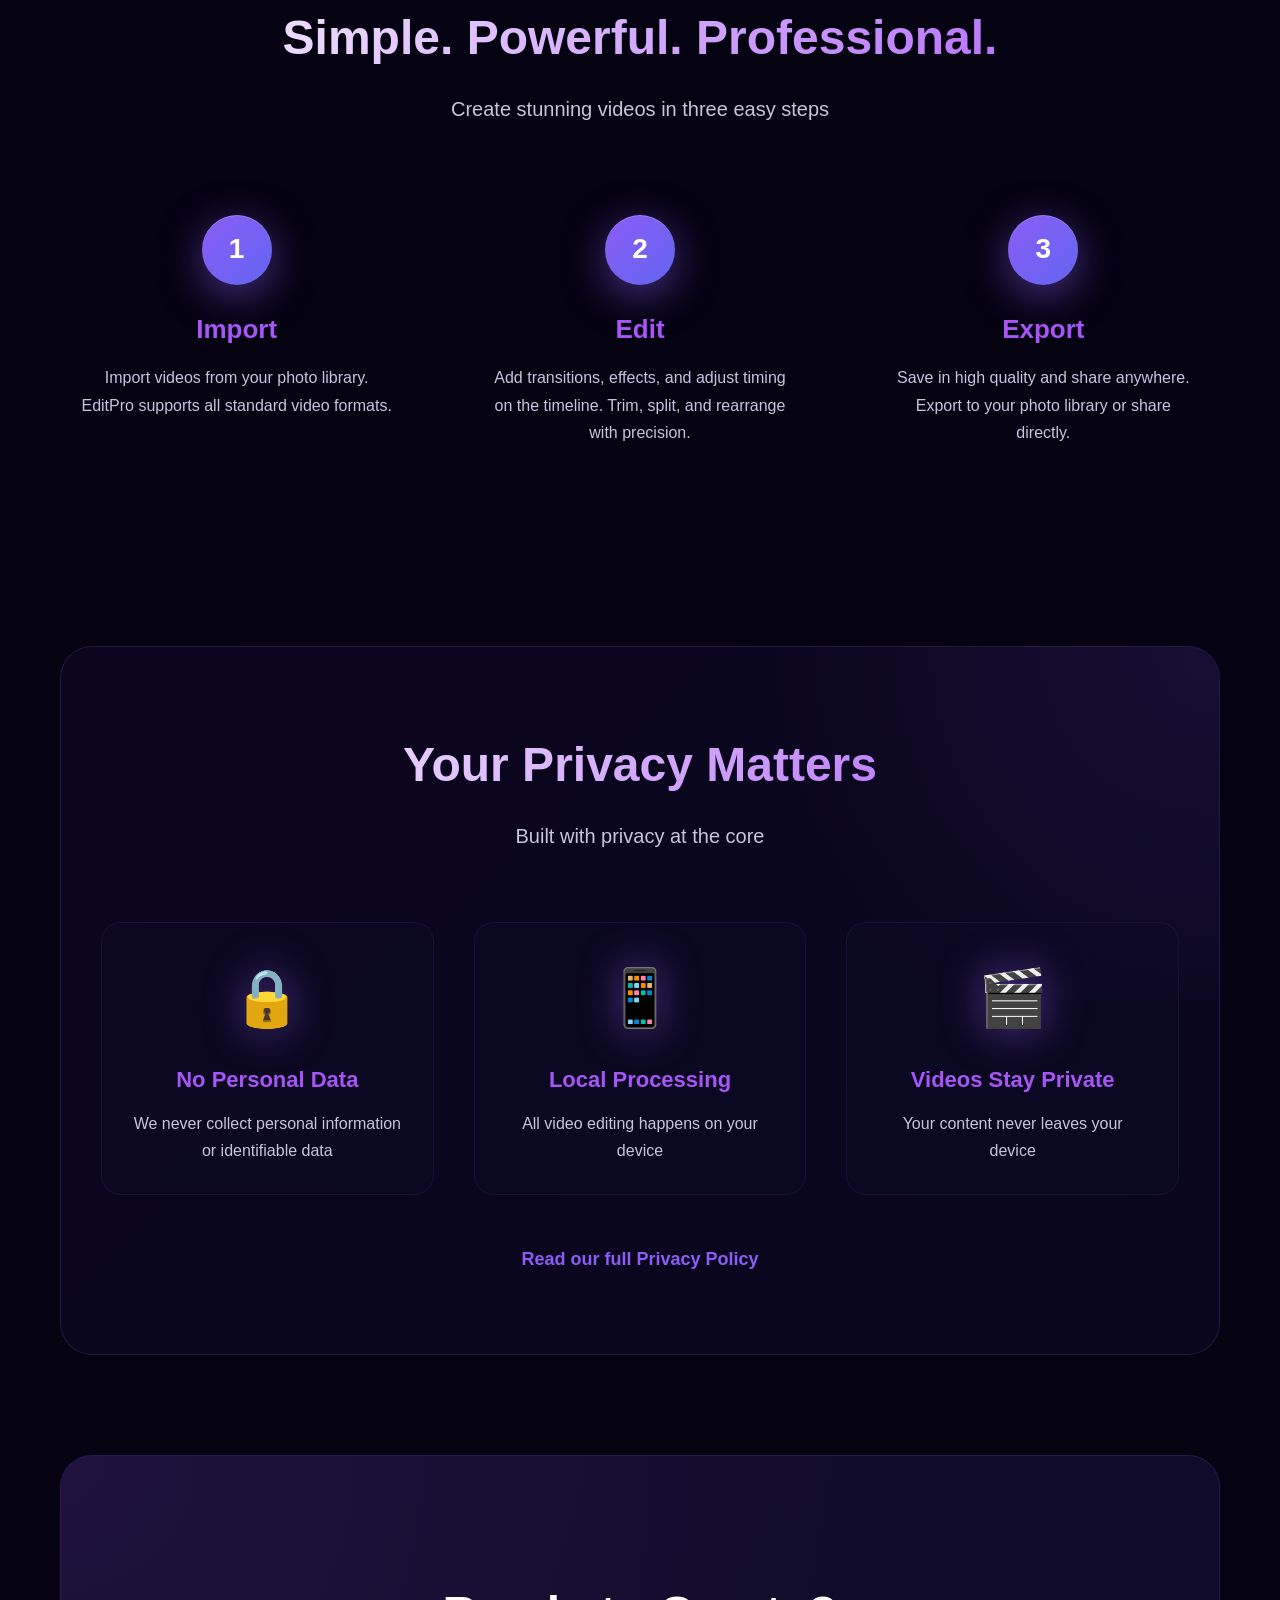
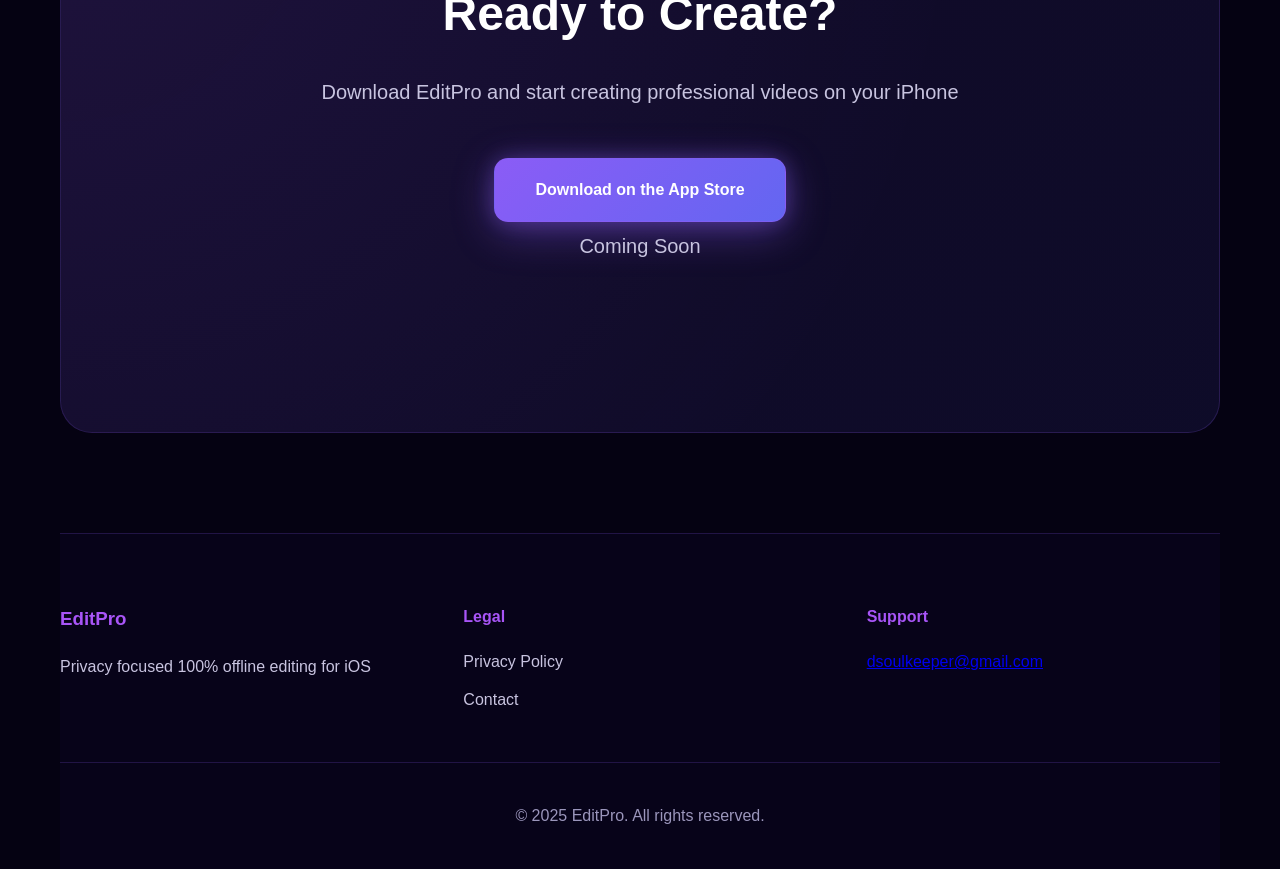
==== commit cac10625: "update heading" ====
--- a/index.html
+++ b/index.html
@@ -3,9 +3,9 @@
 <head>
     <meta charset="UTF-8">
     <meta name="viewport" content="width=device-width, initial-scale=1.0">
-    <meta name="description" content="EditPro - Privacy Focused Professional Video Editing for iOS. Your videos stay on your device. Timeline-based editor with transitions, effects, and powerful editing tools.">
+    <meta name="description" content="EditPro - Privacy Focused 100% Offline Editing for iOS. Your videos stay on your device. Timeline-based editor with transitions, effects, and powerful editing tools.">
     <meta name="keywords" content="video editor, iOS app, video editing, timeline editor, transitions, effects, mobile video editing, privacy-focused, offline video editor">
-    <title>EditPro - Privacy Focused Professional Video Editing for iOS</title>
+    <title>EditPro - Privacy Focused 100% Offline Editing for iOS</title>
 
     <!-- Favicons -->
     <link rel="icon" type="image/png" sizes="32x32" href="assets/favicon-32x32.png">
@@ -33,8 +33,8 @@
         <section class="hero">
             <div class="hero-content">
                 <div class="hero-text">
-                    <h1 class="hero-title-main">Privacy Focused Professional Video Editing</h1>
-                    <h2 class="hero-title-sub">Right in Your Pocket</h2>
+                    <h1 class="hero-title-main">Privacy Focused</h1>
+                    <h2 class="hero-title-sub">100% Offline Editing</h2>
                     <p class="hero-subtitle">Timeline-based video editor for iOS. Your videos stay on your device. Create stunning content with powerful editing tools, transitions, and effects.</p>
                 </div>
                 <div class="hero-cta">
@@ -187,7 +187,7 @@
             <div class="footer-content">
                 <div class="footer-section">
                     <h3>EditPro</h3>
-                    <p>Privacy focused professional video editing for iOS</p>
+                    <p>Privacy focused 100% offline editing for iOS</p>
                 </div>
 
                 <div class="footer-section">
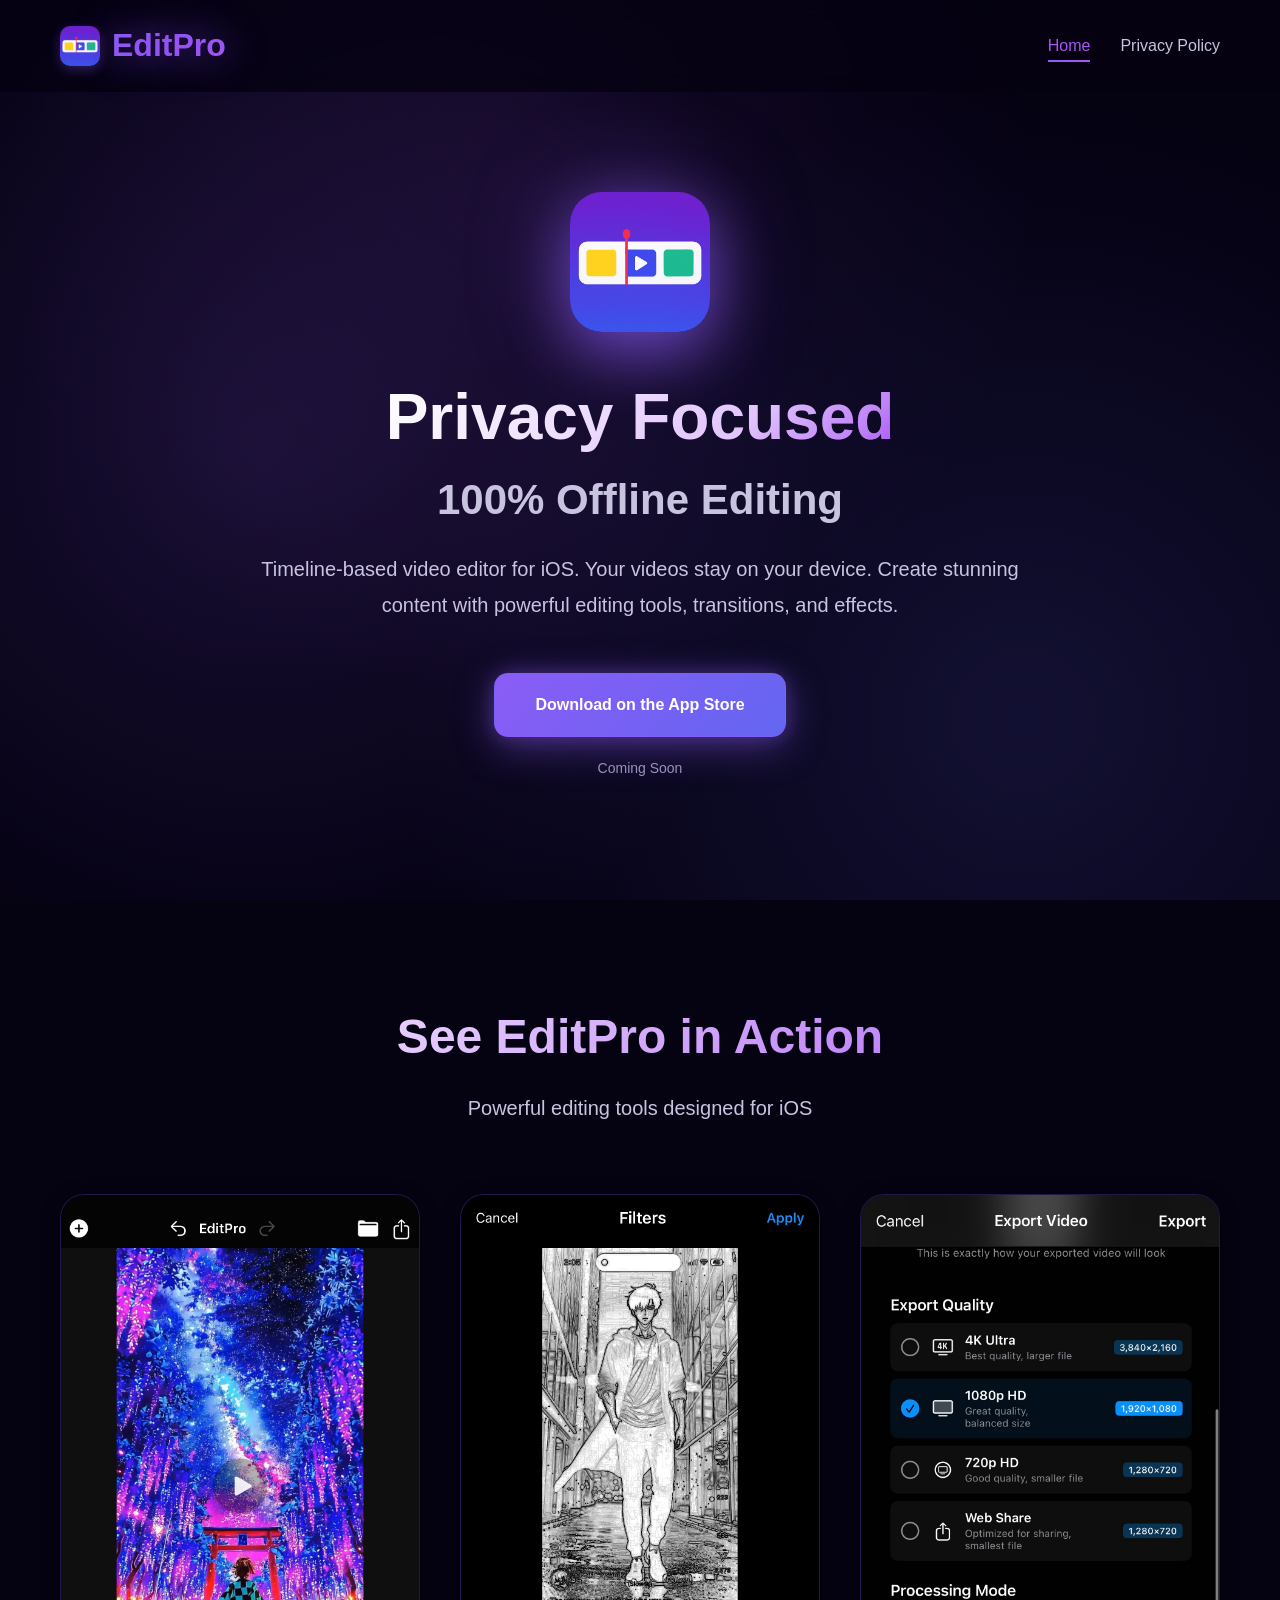
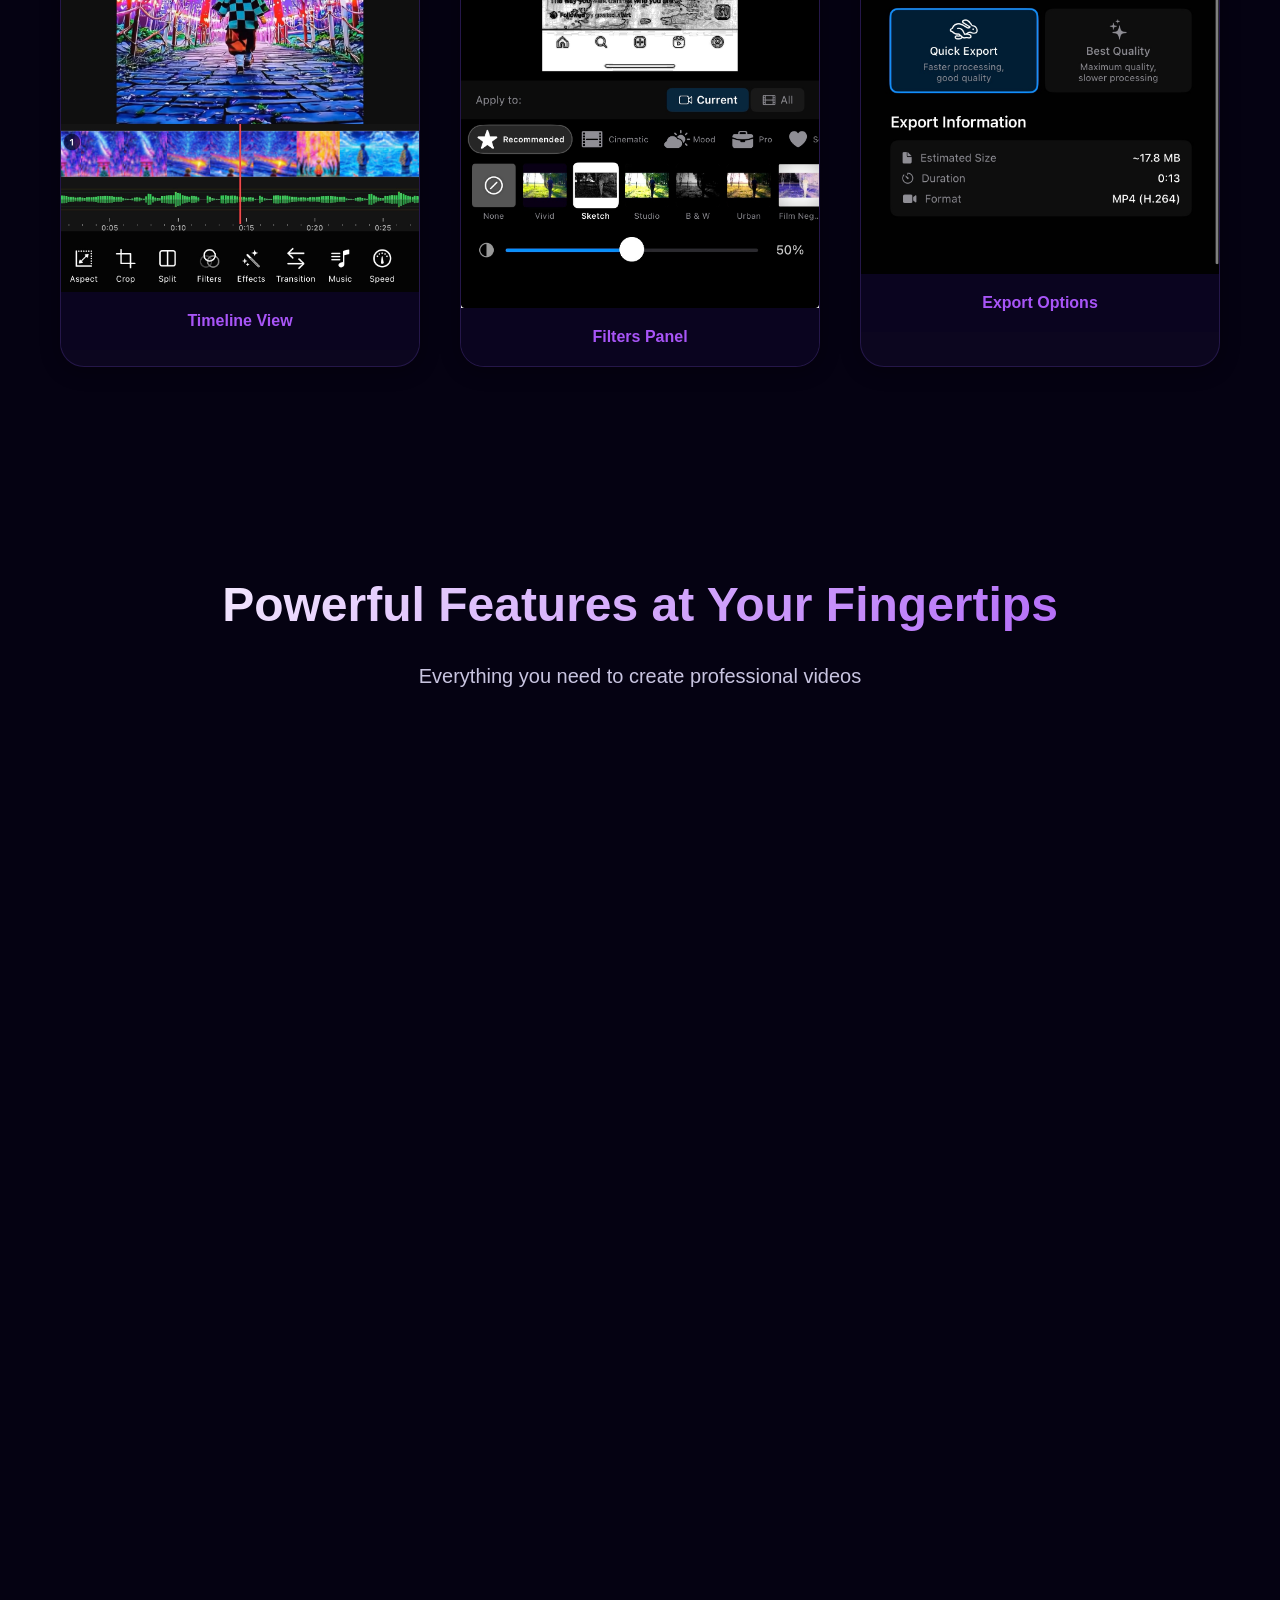
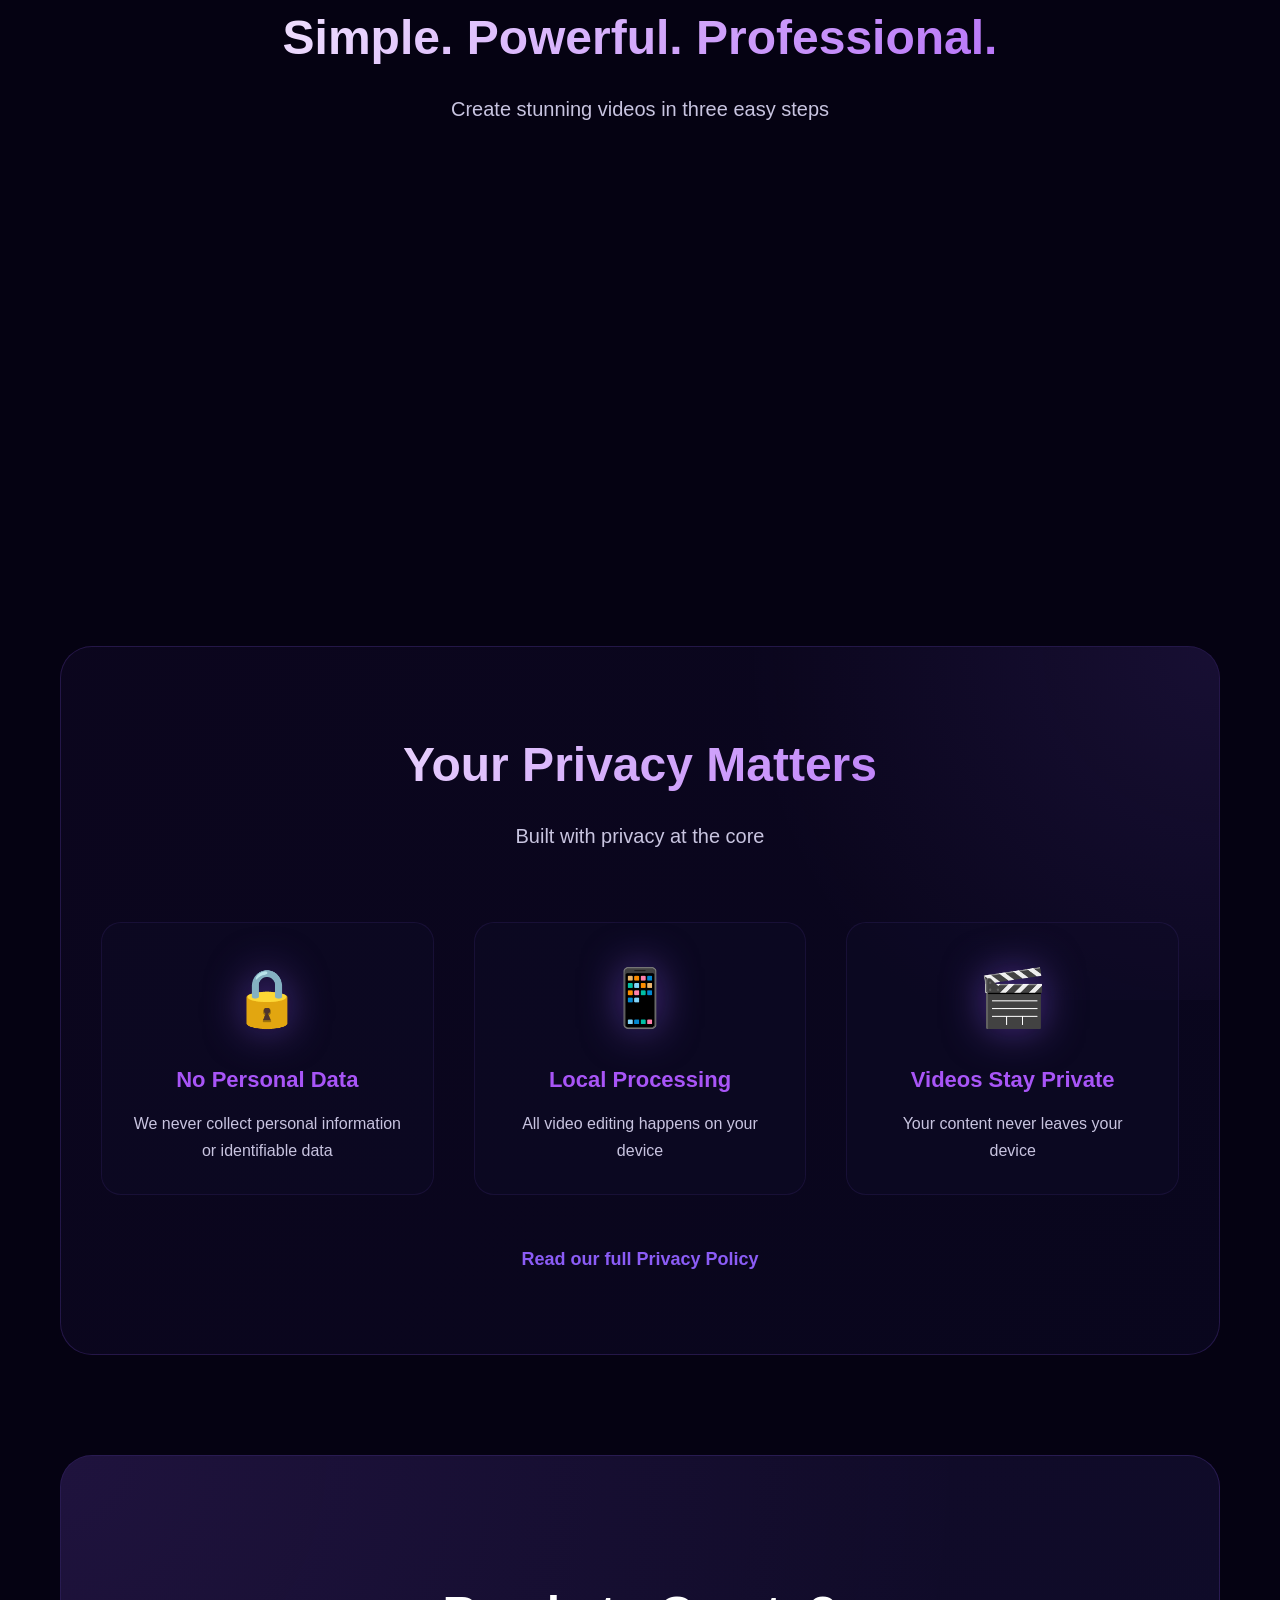
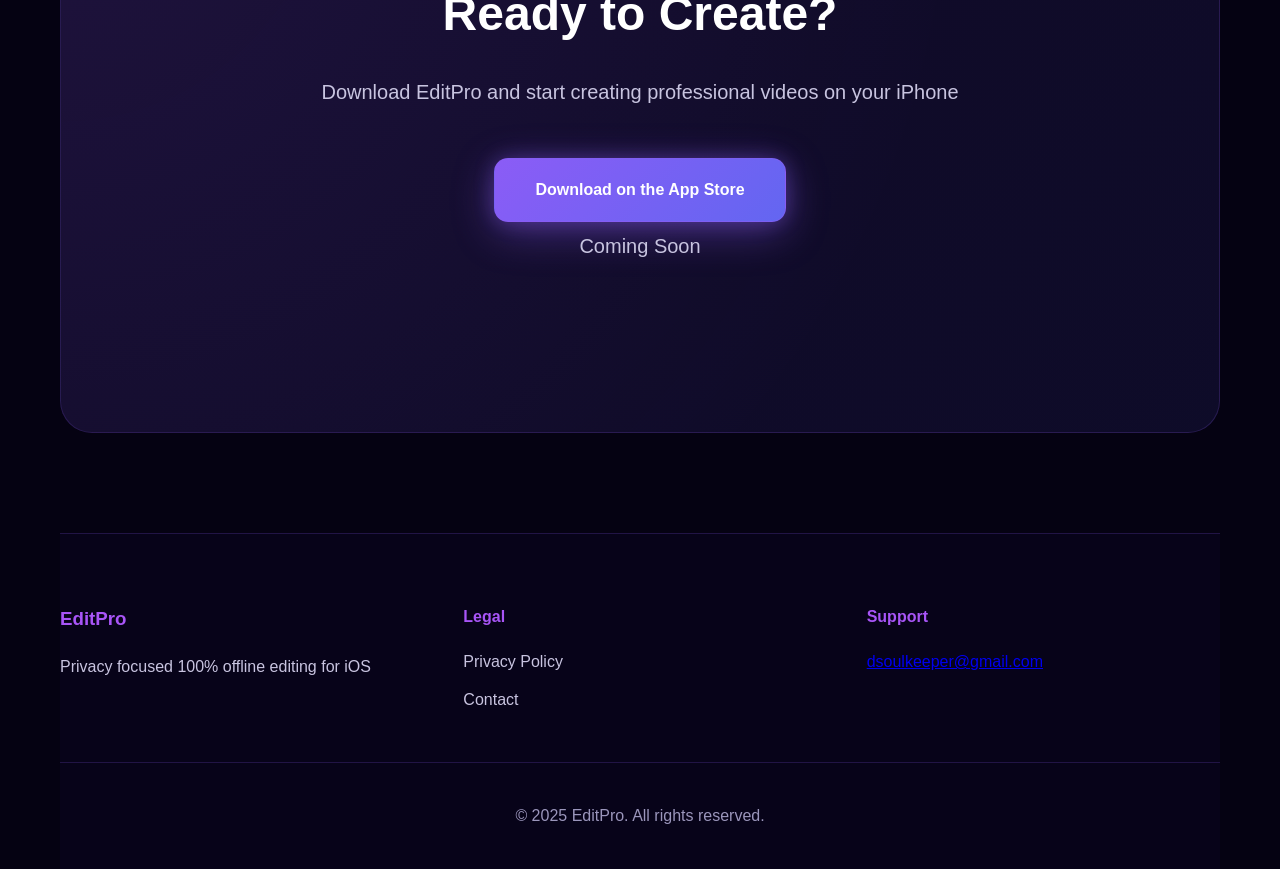
==== commit e61a6bf7: "image optimizations" ====
--- a/index.html
+++ b/index.html
@@ -18,22 +18,27 @@
     <!-- Progress Bar -->
     <div class="progress-bar" id="progressBar"></div>
 
-    <div class="container">
-        <header id="navbar">
+    <header id="navbar">
+        <div class="container">
             <div class="logo">
-                <a href="index.html"><h1>EditPro</h1></a>
+                <a href="index.html">
+                    <img src="assets/app-icon.jpg" alt="EditPro Logo" class="logo-icon">
+                    <h1>EditPro</h1>
+                </a>
             </div>
             <nav>
                 <a href="index.html" class="active">Home</a>
                 <a href="privacy.html">Privacy Policy</a>
             </nav>
-        </header>
-
+        </div>
+    </header>
+
+    <div class="container">
         <!-- Hero Section -->
         <section class="hero">
             <div class="hero-content">
                 <div class="hero-text">
-                    <h1 class="hero-title-main">Privacy Focused</h1>
+                    <h1 class="hero-title-main" data-text="Privacy Focused">Privacy Focused</h1>
                     <h2 class="hero-title-sub">100% Offline Editing</h2>
                     <p class="hero-subtitle">Timeline-based video editor for iOS. Your videos stay on your device. Create stunning content with powerful editing tools, transitions, and effects.</p>
                 </div>
@@ -46,7 +51,7 @@
             </div>
             <div class="hero-image">
                 <div class="app-icon">
-                    <img src="assets/app-icon.png" alt="EditPro App Icon">
+                    <img src="assets/app-icon.jpg" alt="EditPro App Icon">
                 </div>
             </div>
         </section>
--- a/style.css
+++ b/style.css
@@ -112,31 +112,46 @@
     padding: 0 20px;
 }
 
-/* Header with glass effect */
+/* Header with glass effect - full width */
 header {
-    padding: 20px 0;
+    position: sticky;
+    top: 0;
+    background: rgba(5, 2, 18, 0.8);
+    backdrop-filter: blur(10px);
+    border-bottom: 1px solid transparent;
+    z-index: 100;
+    transition: all 0.3s ease;
+    width: 100%;
+}
+
+header .container {
+    padding: 20px;
     display: flex;
     justify-content: space-between;
     align-items: center;
     flex-wrap: wrap;
     gap: 20px;
-    position: sticky;
-    top: 0;
-    background: rgba(10, 4, 32, 0.8);
-    backdrop-filter: blur(10px);
+}
+
+header.scrolled {
+    background: rgba(5, 2, 18, 0.95);
     border-bottom: 1px solid var(--border-glow);
-    z-index: 100;
-    transition: all 0.3s ease;
-}
-
-header.scrolled {
-    background: rgba(10, 4, 32, 0.95);
     box-shadow: 0 4px 30px rgba(139, 92, 246, 0.2);
 }
 
 .logo a {
     text-decoration: none;
     cursor: pointer;
+    display: flex;
+    align-items: center;
+    gap: 12px;
+}
+
+.logo-icon {
+    width: 40px;
+    height: 40px;
+    border-radius: 10px;
+    box-shadow: 0 4px 12px rgba(139, 92, 246, 0.3);
 }
 
 .logo h1 {
@@ -218,10 +233,45 @@
     line-height: 1.1;
     margin-bottom: 20px;
     background: linear-gradient(135deg, #ffffff 0%, var(--purple-light) 100%);
+    background-size: 200% 200%;
     -webkit-background-clip: text;
     -webkit-text-fill-color: transparent;
     background-clip: text;
     animation: fadeInUp 0.8s ease 0.2s both;
+    position: relative;
+    display: inline-block;
+}
+
+.hero-title-main::before {
+    content: attr(data-text);
+    position: absolute;
+    top: 0;
+    left: 0;
+    z-index: 1;
+    background: linear-gradient(
+        135deg,
+        transparent 0%,
+        transparent 35%,
+        rgba(168, 85, 247, 0.5) 45%,
+        rgba(168, 85, 247, 1) 50%,
+        rgba(168, 85, 247, 0.5) 55%,
+        transparent 65%,
+        transparent 100%
+    );
+    background-size: 200% 200%;
+    -webkit-background-clip: text;
+    -webkit-text-fill-color: transparent;
+    background-clip: text;
+    animation: shimmer 3s linear infinite;
+}
+
+@keyframes shimmer {
+    0% {
+        background-position: 200% 0;
+    }
+    100% {
+        background-position: -200% 0;
+    }
 }
 
 .hero-title-sub {
@@ -272,7 +322,7 @@
                 0 0 100px rgba(139, 92, 246, 0.4),
                 inset 0 1px 0 rgba(255, 255, 255, 0.1);
     transition: all 0.4s ease;
-    animation: float 6s ease-in-out infinite;
+    animation: float 3s ease-in-out infinite;
 }
 
 .app-icon img:hover {
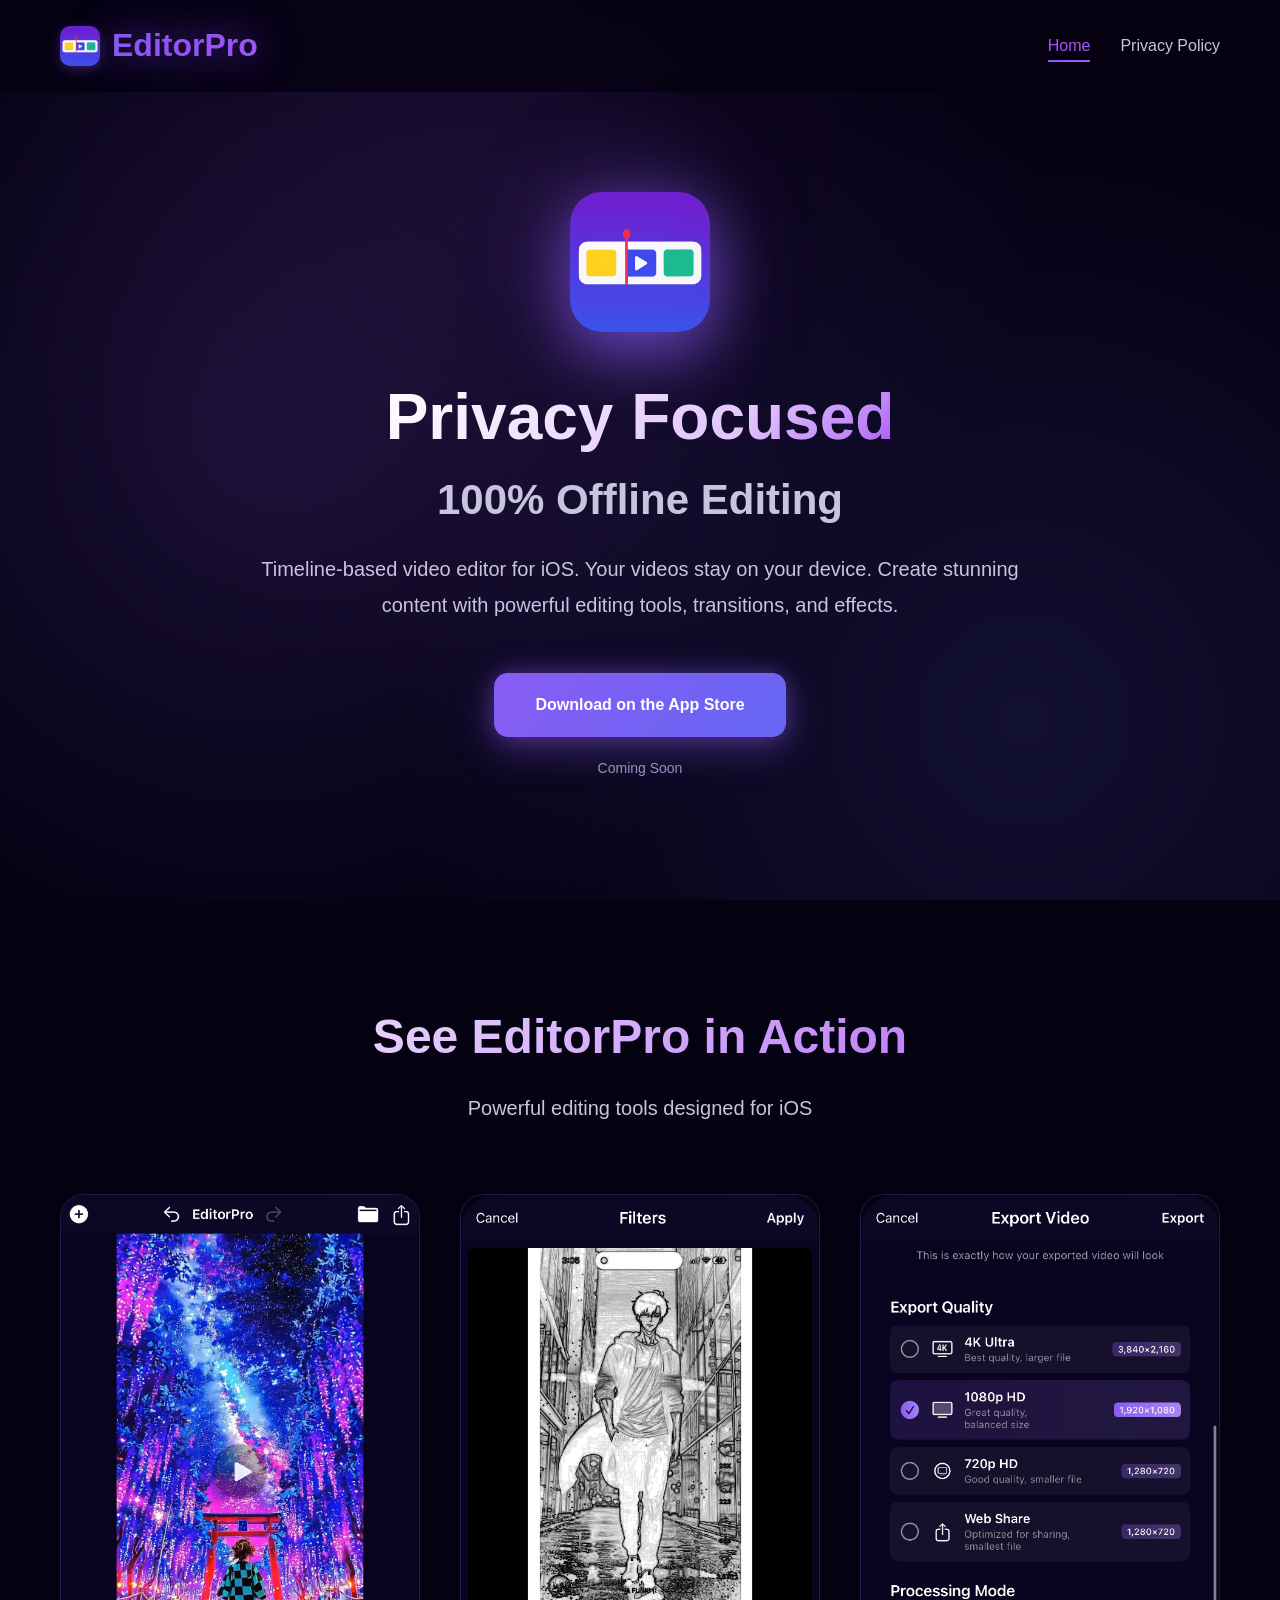
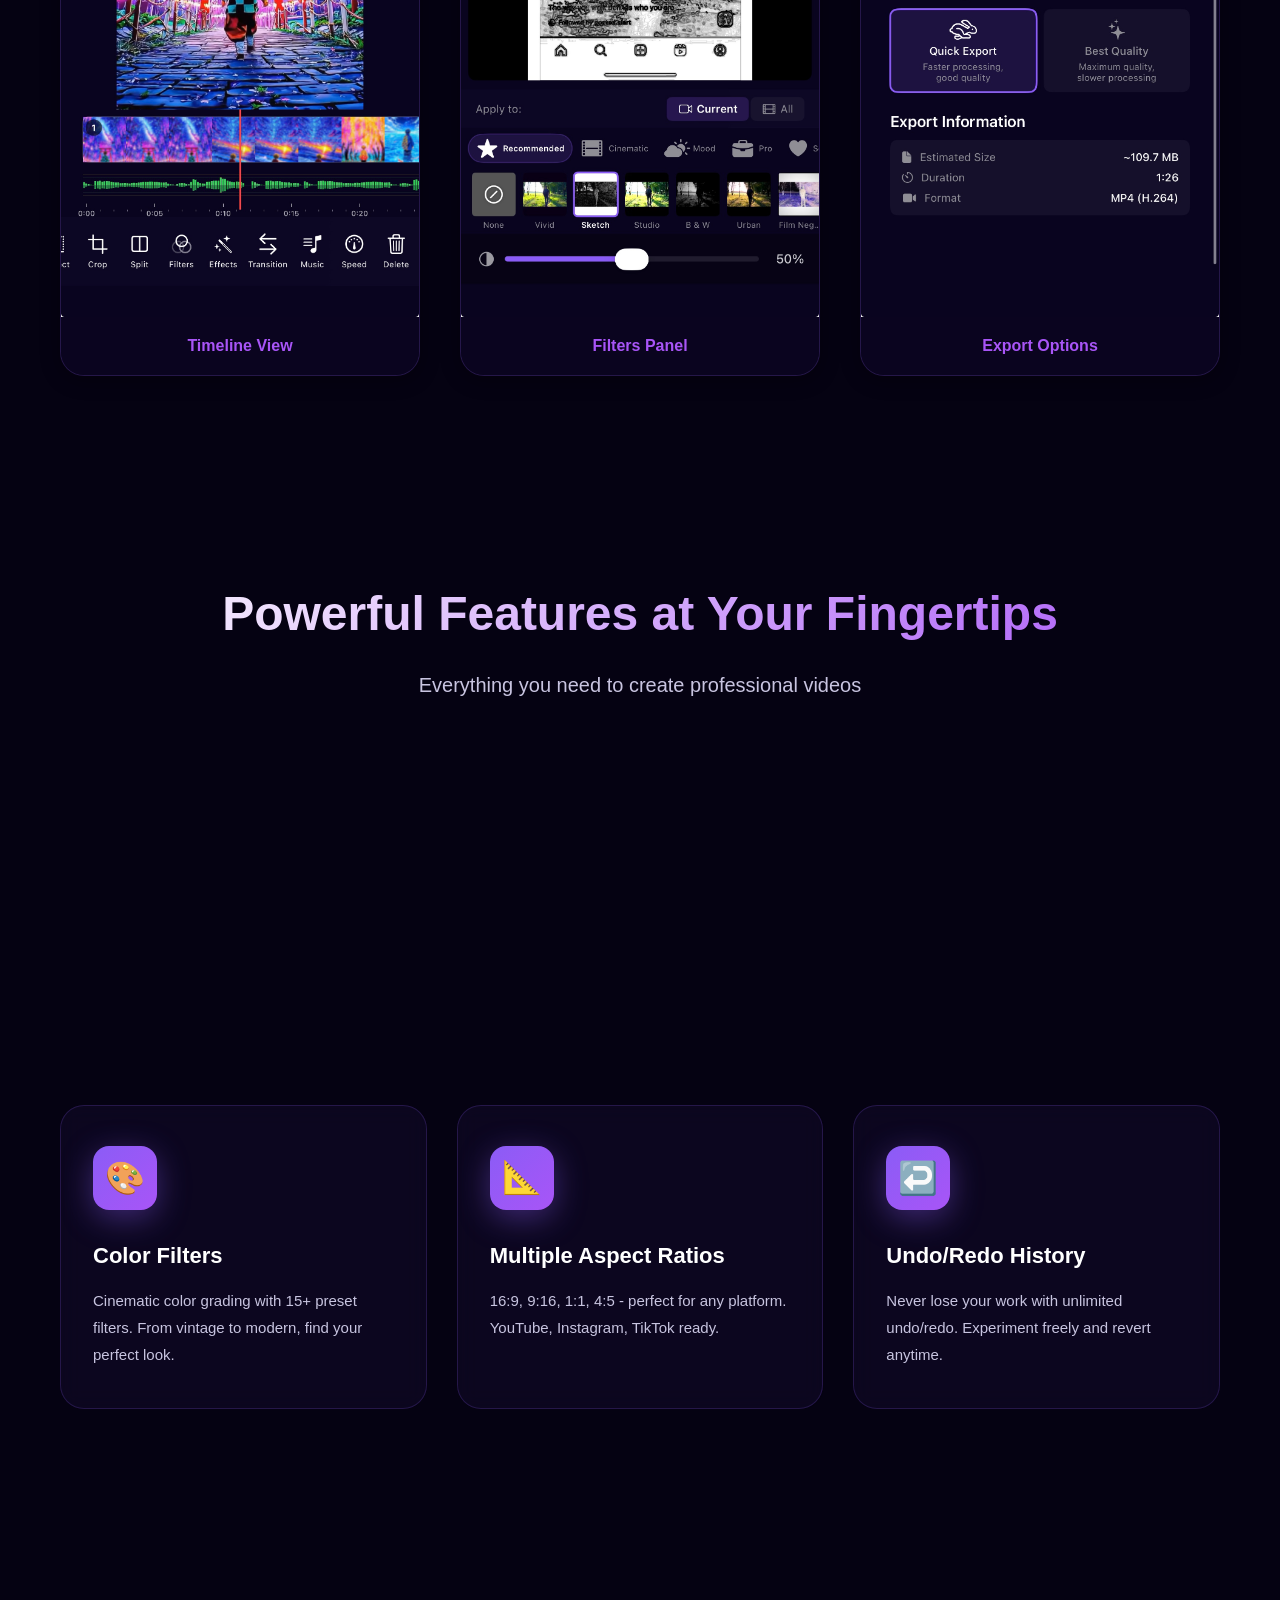
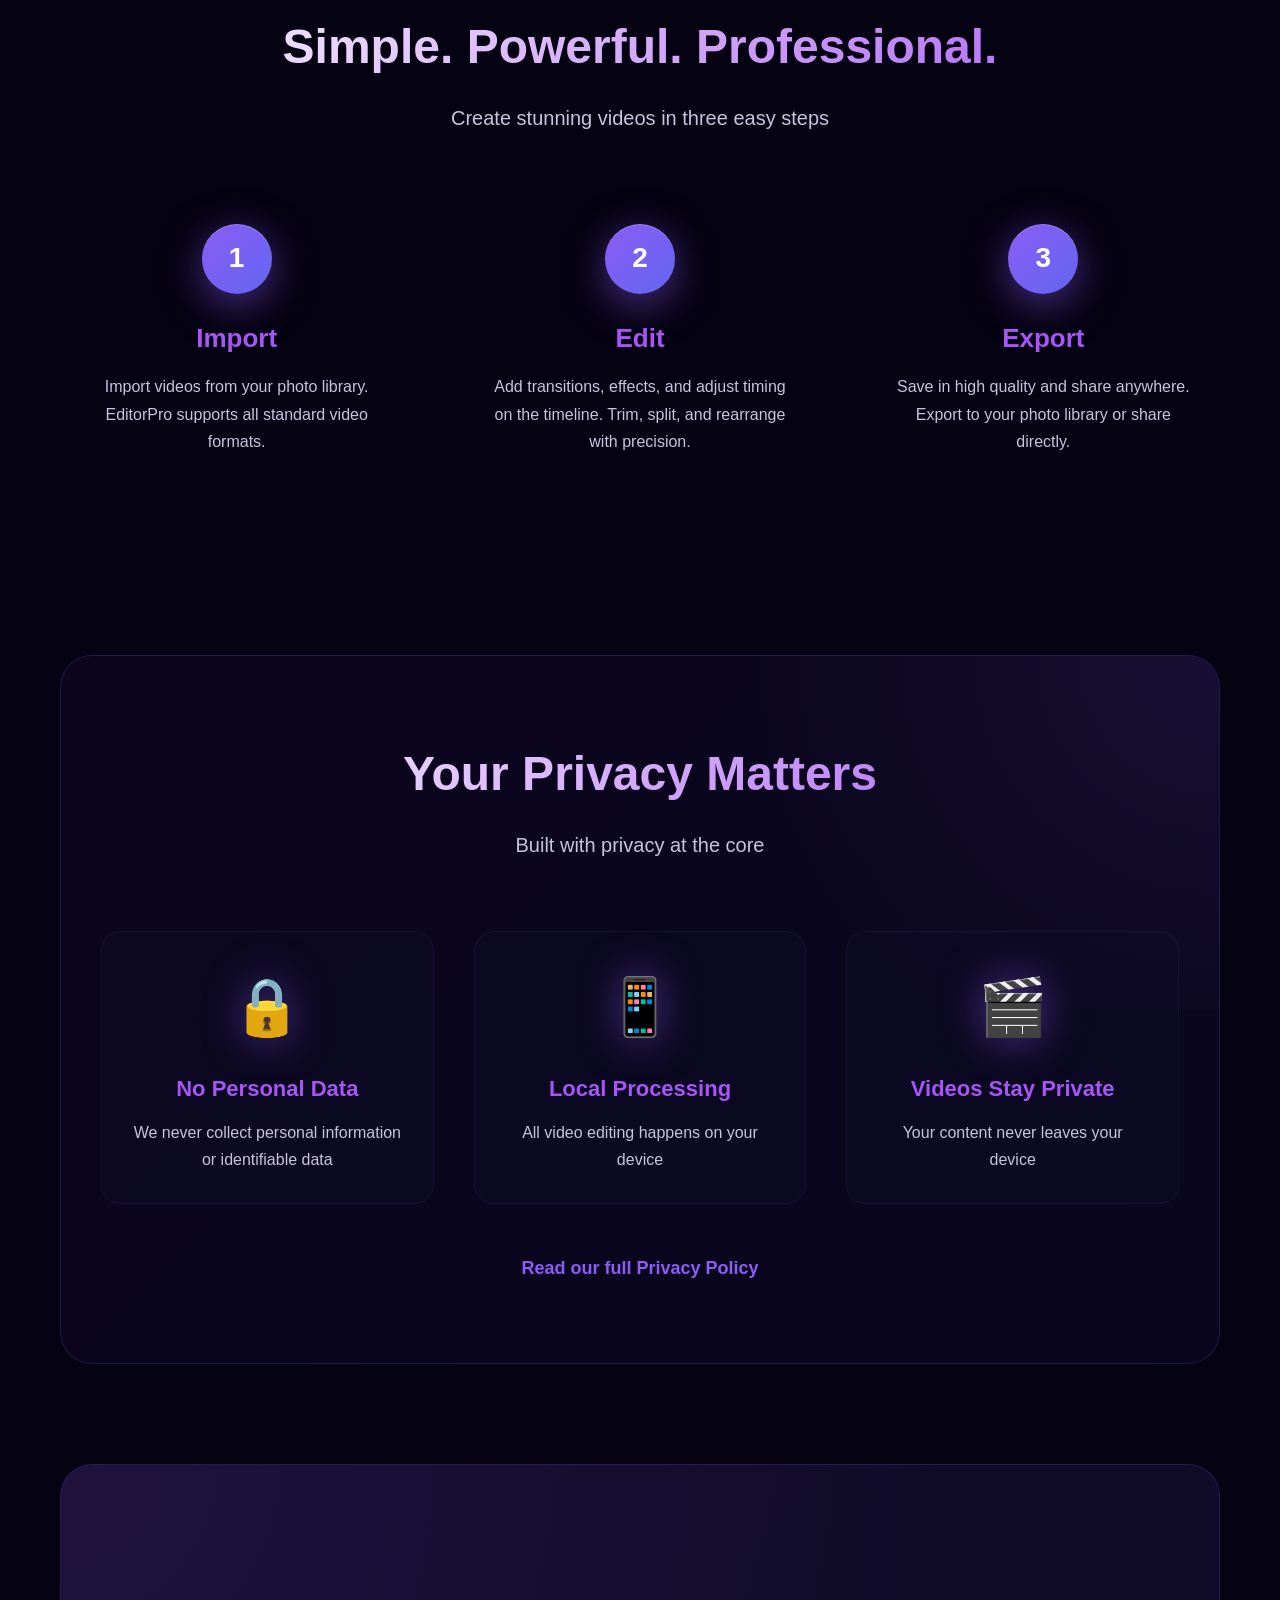
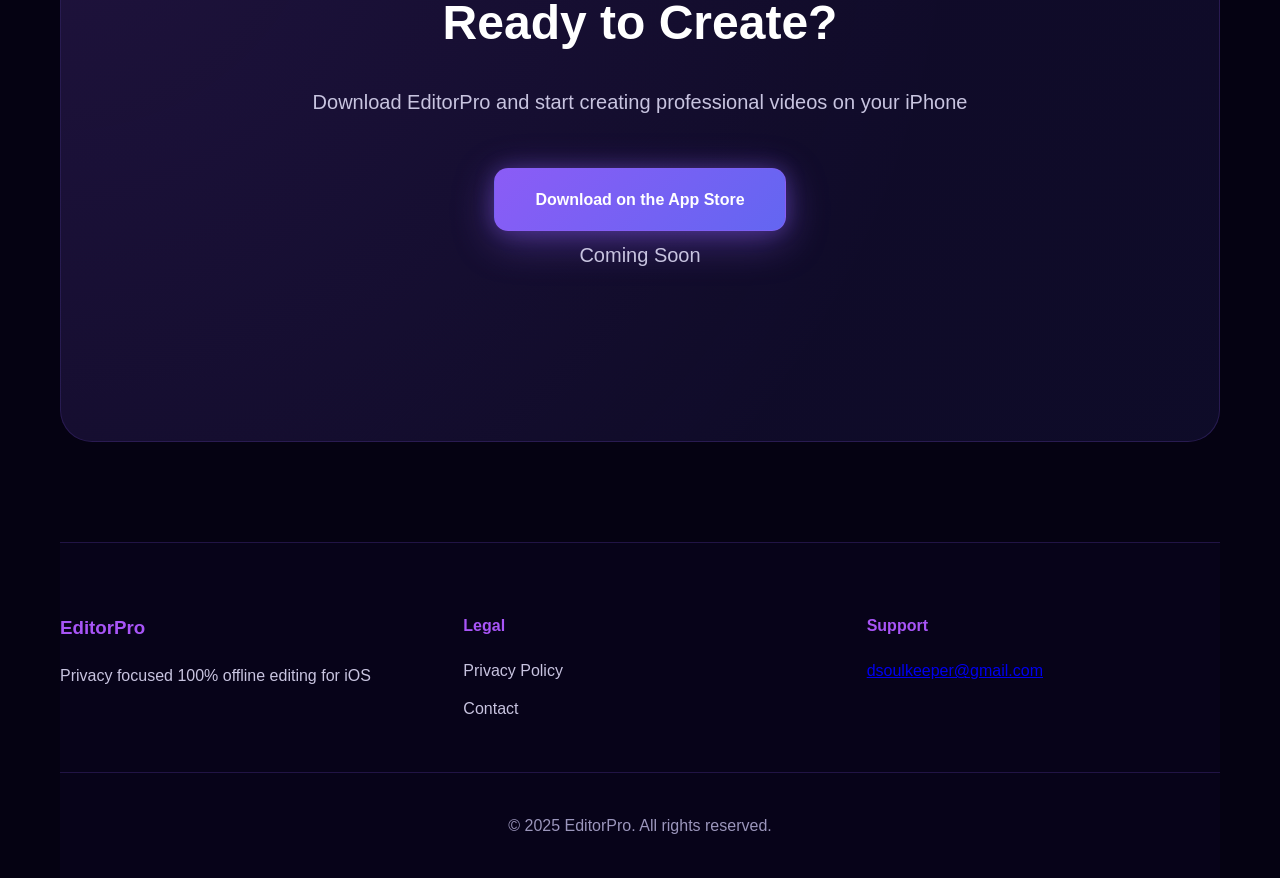
==== commit 046a4252: "update app name" ====
--- a/index.html
+++ b/index.html
@@ -3,9 +3,9 @@
 <head>
     <meta charset="UTF-8">
     <meta name="viewport" content="width=device-width, initial-scale=1.0">
-    <meta name="description" content="EditPro - Privacy Focused 100% Offline Editing for iOS. Your videos stay on your device. Timeline-based editor with transitions, effects, and powerful editing tools.">
+    <meta name="description" content="EditorPro - Privacy Focused 100% Offline Editing for iOS. Your videos stay on your device. Timeline-based editor with transitions, effects, and powerful editing tools.">
     <meta name="keywords" content="video editor, iOS app, video editing, timeline editor, transitions, effects, mobile video editing, privacy-focused, offline video editor">
-    <title>EditPro - Privacy Focused 100% Offline Editing for iOS</title>
+    <title>EditorPro - Privacy Focused 100% Offline Editing for iOS</title>
 
     <!-- Favicons -->
     <link rel="icon" type="image/png" sizes="32x32" href="assets/favicon-32x32.png">
@@ -22,8 +22,8 @@
         <div class="container">
             <div class="logo">
                 <a href="index.html">
-                    <img src="assets/app-icon.jpg" alt="EditPro Logo" class="logo-icon">
-                    <h1>EditPro</h1>
+                    <img src="assets/app-icon.jpg" alt="EditorPro Logo" class="logo-icon">
+                    <h1>EditorPro</h1>
                 </a>
             </div>
             <nav>
@@ -51,19 +51,19 @@
             </div>
             <div class="hero-image">
                 <div class="app-icon">
-                    <img src="assets/app-icon.jpg" alt="EditPro App Icon">
+                    <img src="assets/app-icon.jpg" alt="EditorPro App Icon">
                 </div>
             </div>
         </section>
 
         <!-- Screenshots Section -->
         <section class="screenshots">
-            <h2 class="section-title">See EditPro in Action</h2>
+            <h2 class="section-title">See EditorPro in Action</h2>
             <p class="section-subtitle">Powerful editing tools designed for iOS</p>
 
             <div class="screenshots-grid">
                 <div class="screenshot-item">
-                    <img src="assets/screenshots/timeline.jpg" alt="Timeline View - EditPro video editing interface" loading="lazy">
+                    <img src="assets/screenshots/timeline.jpg" alt="Timeline View - EditorPro video editing interface" loading="lazy">
                     <p class="screenshot-caption">Timeline View</p>
                 </div>
                 <div class="screenshot-item">
@@ -130,7 +130,7 @@
                 <div class="step">
                     <div class="step-number">1</div>
                     <h3>Import</h3>
-                    <p>Import videos from your photo library. EditPro supports all standard video formats.</p>
+                    <p>Import videos from your photo library. EditorPro supports all standard video formats.</p>
                 </div>
 
                 <div class="step">
@@ -180,7 +180,7 @@
         <!-- CTA Section -->
         <section class="cta">
             <h2>Ready to Create?</h2>
-            <p>Download EditPro and start creating professional videos on your iPhone</p>
+            <p>Download EditorPro and start creating professional videos on your iPhone</p>
             <a href="#" class="btn btn-primary">
                 <span class="download-badge">Download on the App Store</span>
             </a>
@@ -191,7 +191,7 @@
         <footer>
             <div class="footer-content">
                 <div class="footer-section">
-                    <h3>EditPro</h3>
+                    <h3>EditorPro</h3>
                     <p>Privacy focused 100% offline editing for iOS</p>
                 </div>
 
@@ -210,7 +210,7 @@
             </div>
 
             <div class="footer-bottom">
-                <p>&copy; 2025 EditPro. All rights reserved.</p>
+                <p>&copy; 2025 EditorPro. All rights reserved.</p>
             </div>
         </footer>
     </div>
--- a/style.css
+++ b/style.css
@@ -1,4 +1,4 @@
-/* EditPro Website Styles - Inspired by Modern Design */
+/* EditorPro Website Styles - Inspired by Modern Design */
 /* Purple gradient theme with glow effects */
 
 :root {
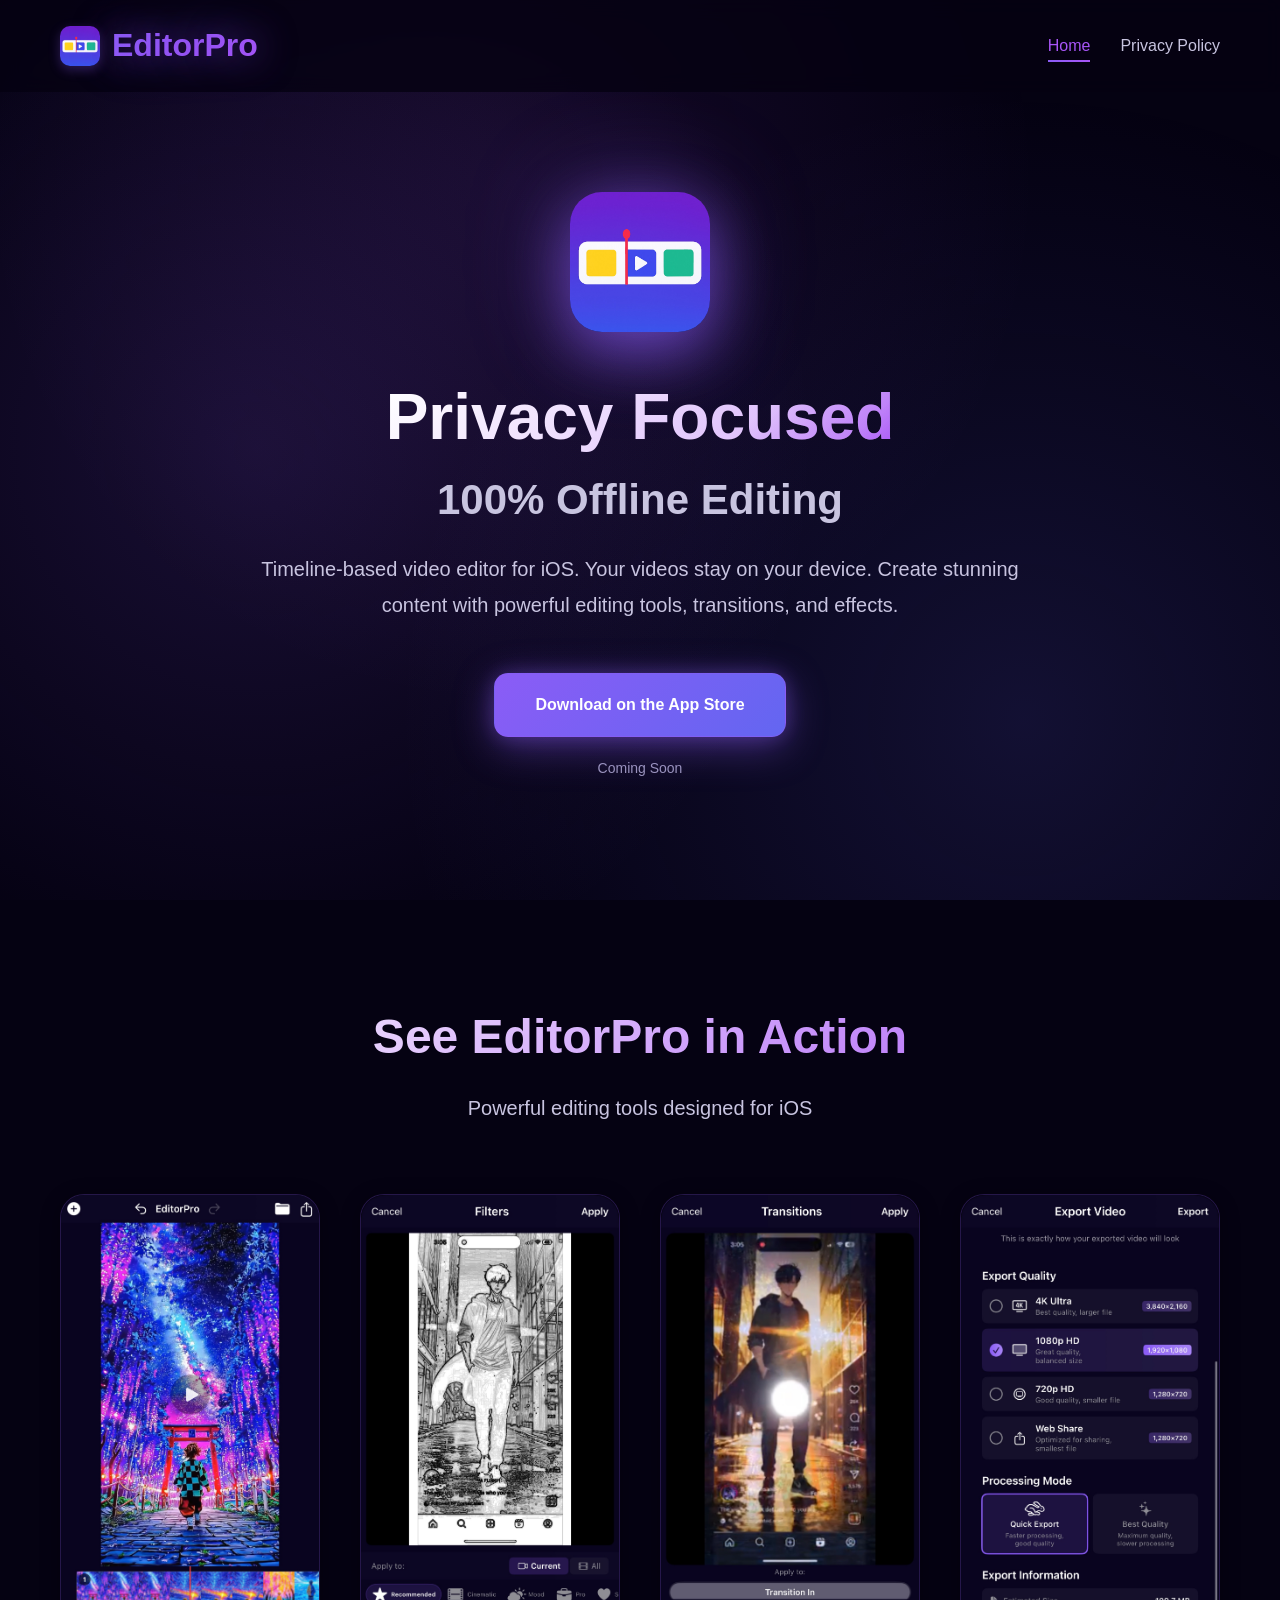
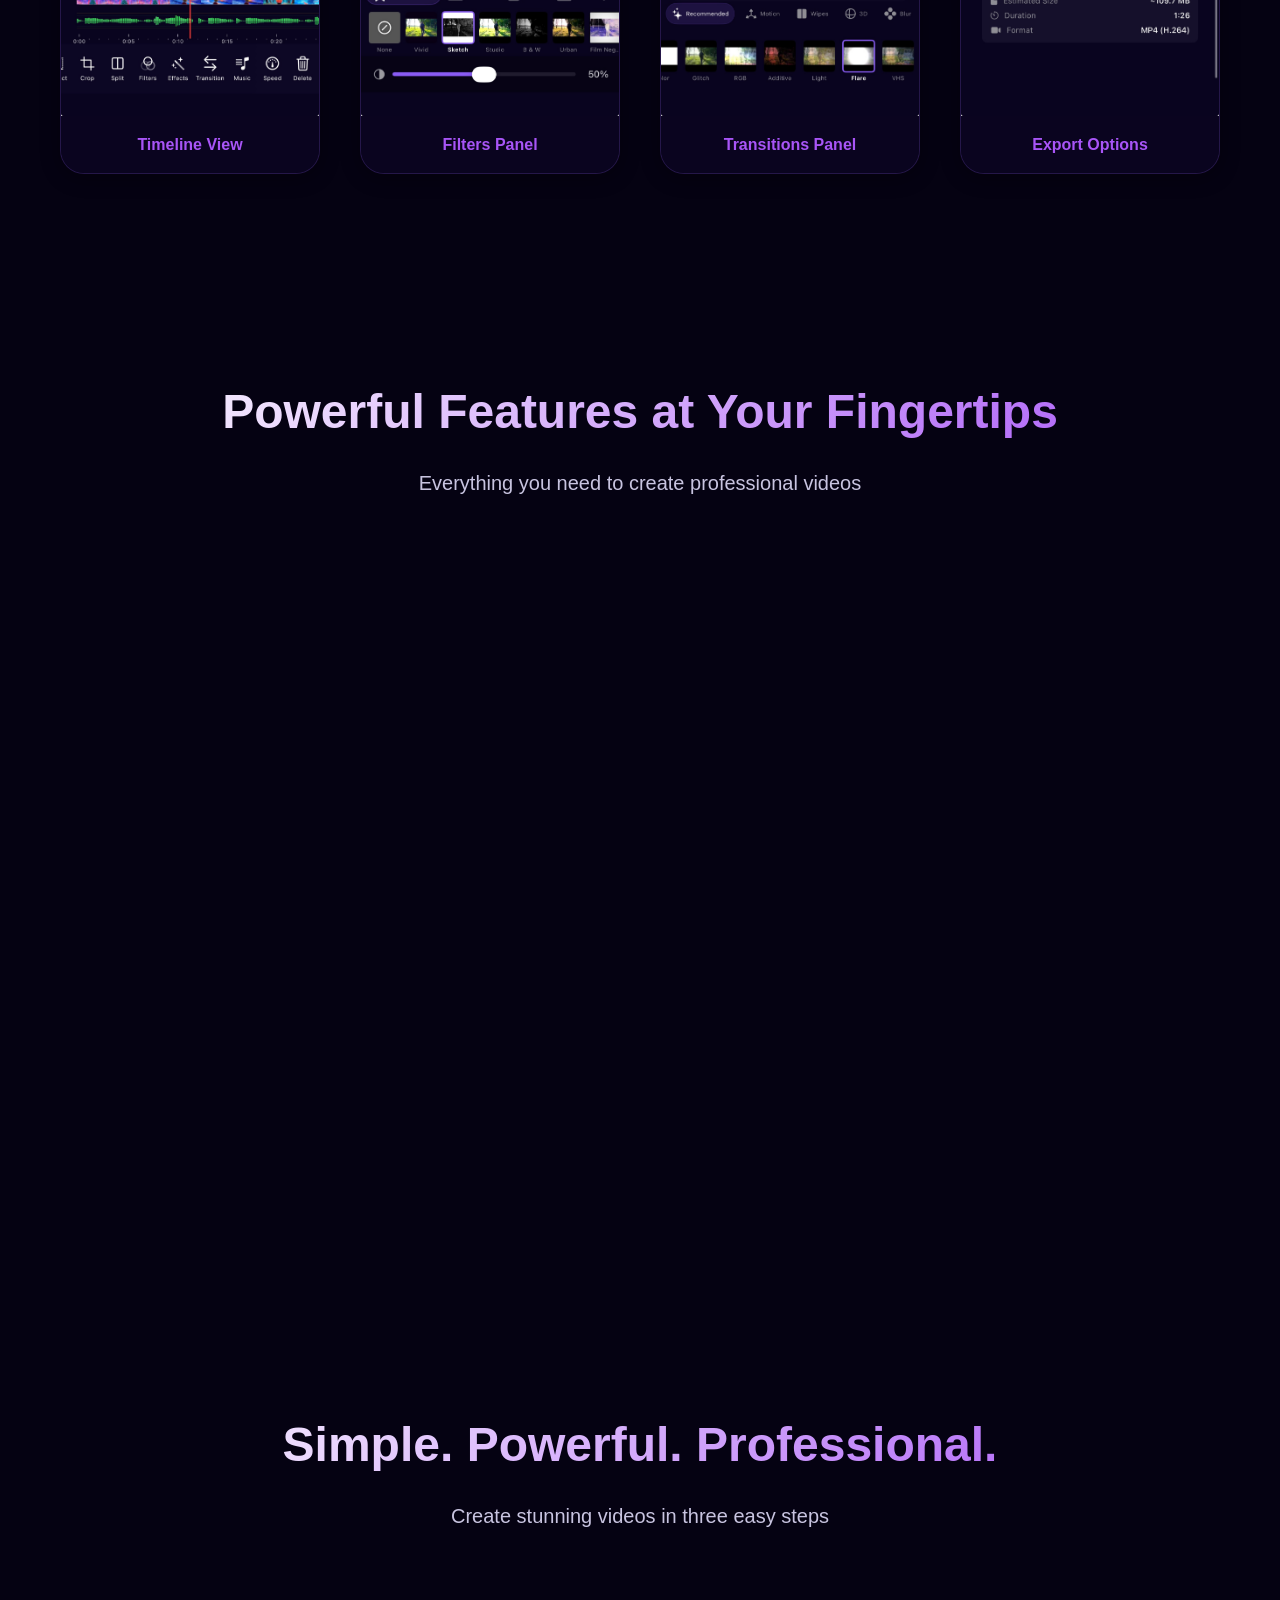
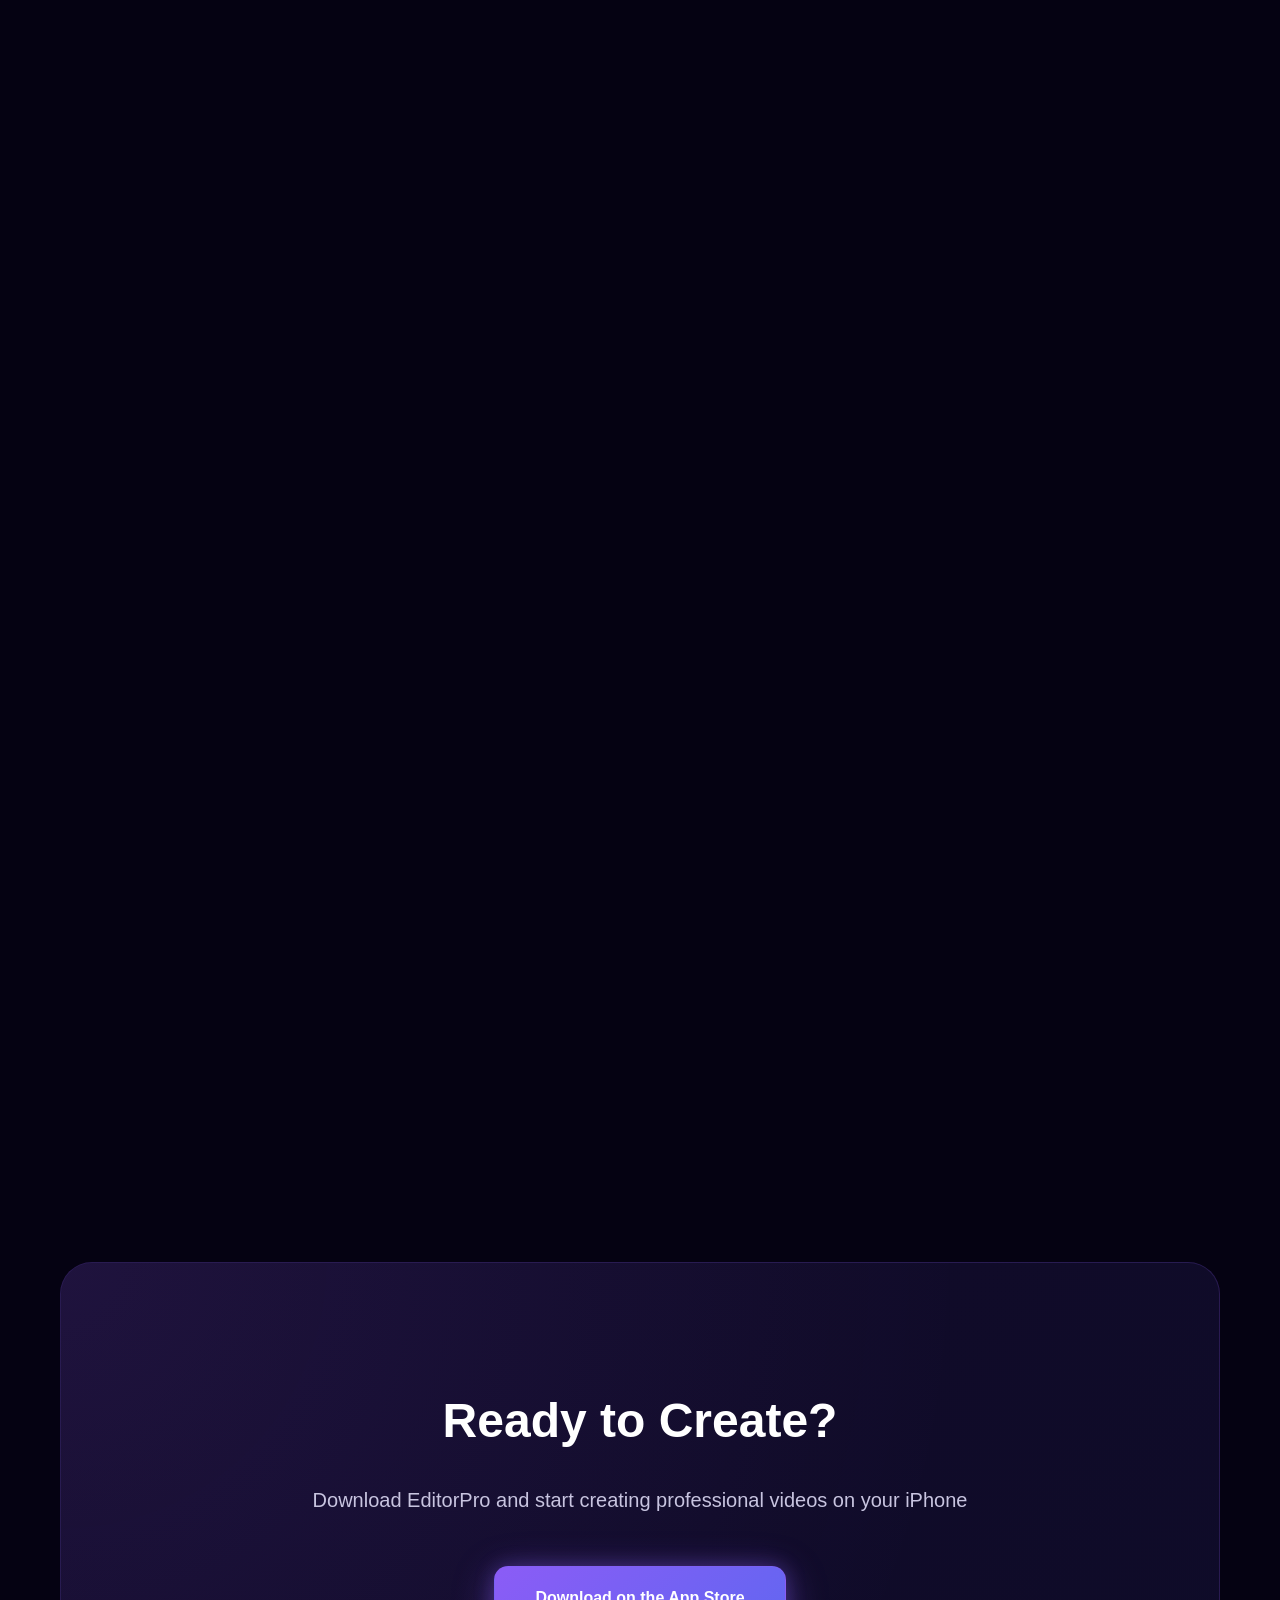
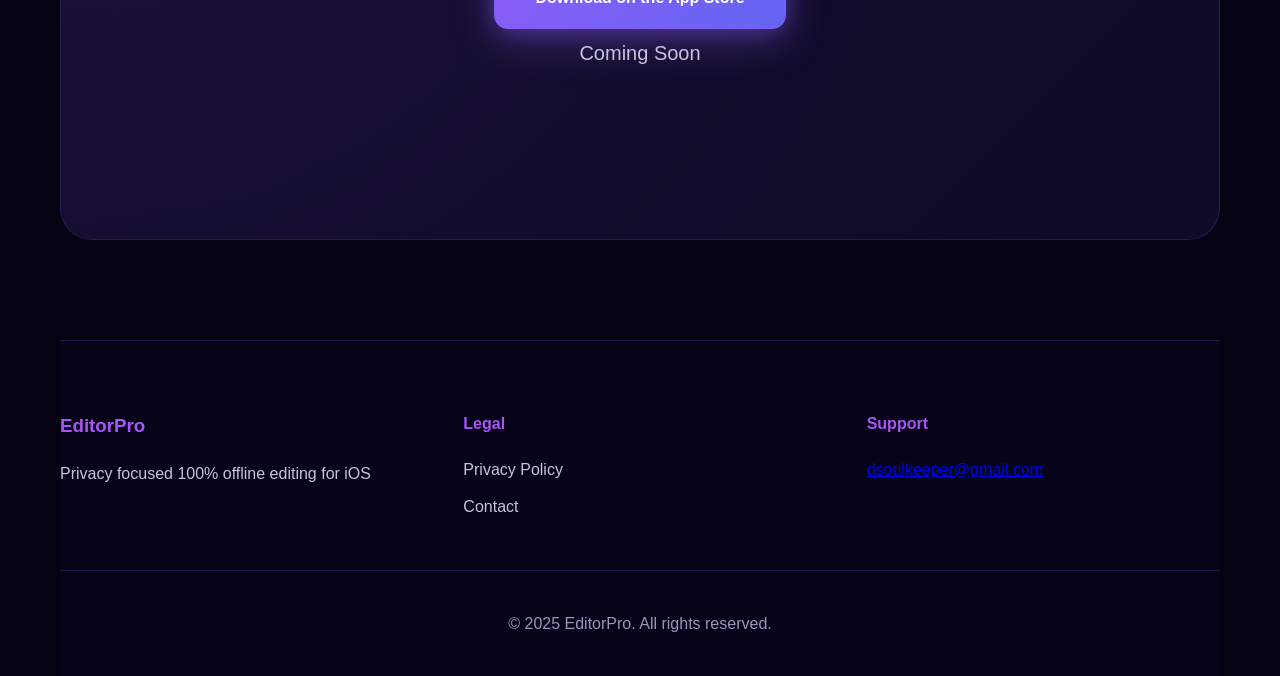
==== commit 4fe7abdc: "add transitions screenshot" ====
--- a/index.html
+++ b/index.html
@@ -71,6 +71,10 @@
                     <p class="screenshot-caption">Filters Panel</p>
                 </div>
                 <div class="screenshot-item">
+                    <img src="assets/screenshots/transitions.jpg" alt="Transitions Panel - Professional video transitions" loading="lazy">
+                    <p class="screenshot-caption">Transitions Panel</p>
+                </div>
+                <div class="screenshot-item">
                     <img src="assets/screenshots/export.jpg" alt="Export Options - Video export settings" loading="lazy">
                     <p class="screenshot-caption">Export Options</p>
                 </div>
--- a/style.css
+++ b/style.css
@@ -547,9 +547,15 @@
 /* Screenshots */
 .screenshots-grid {
     display: grid;
-    grid-template-columns: repeat(auto-fit, minmax(320px, 1fr));
+    grid-template-columns: repeat(auto-fit, minmax(250px, 1fr));
     gap: 40px;
     margin-top: 60px;
+}
+
+@media (min-width: 1200px) {
+    .screenshots-grid {
+        grid-template-columns: repeat(4, 1fr);
+    }
 }
 
 .screenshot-item {
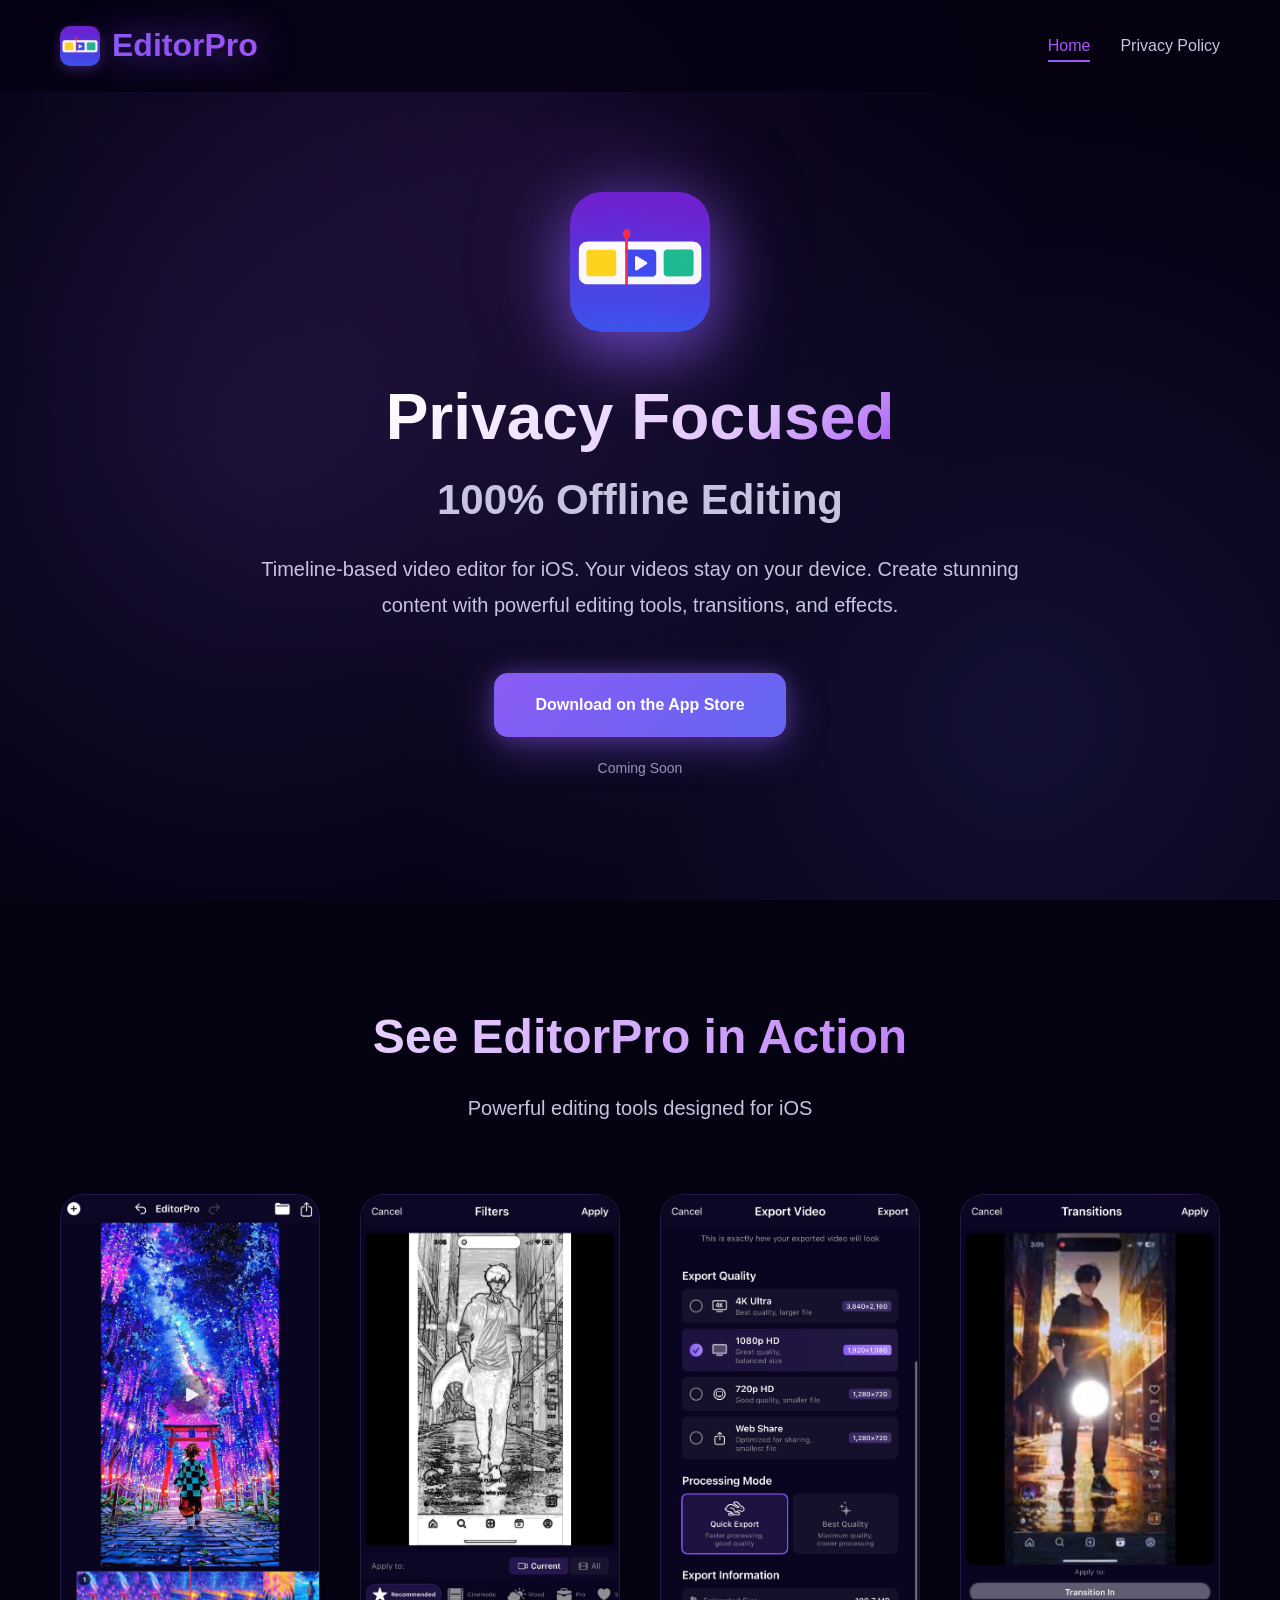
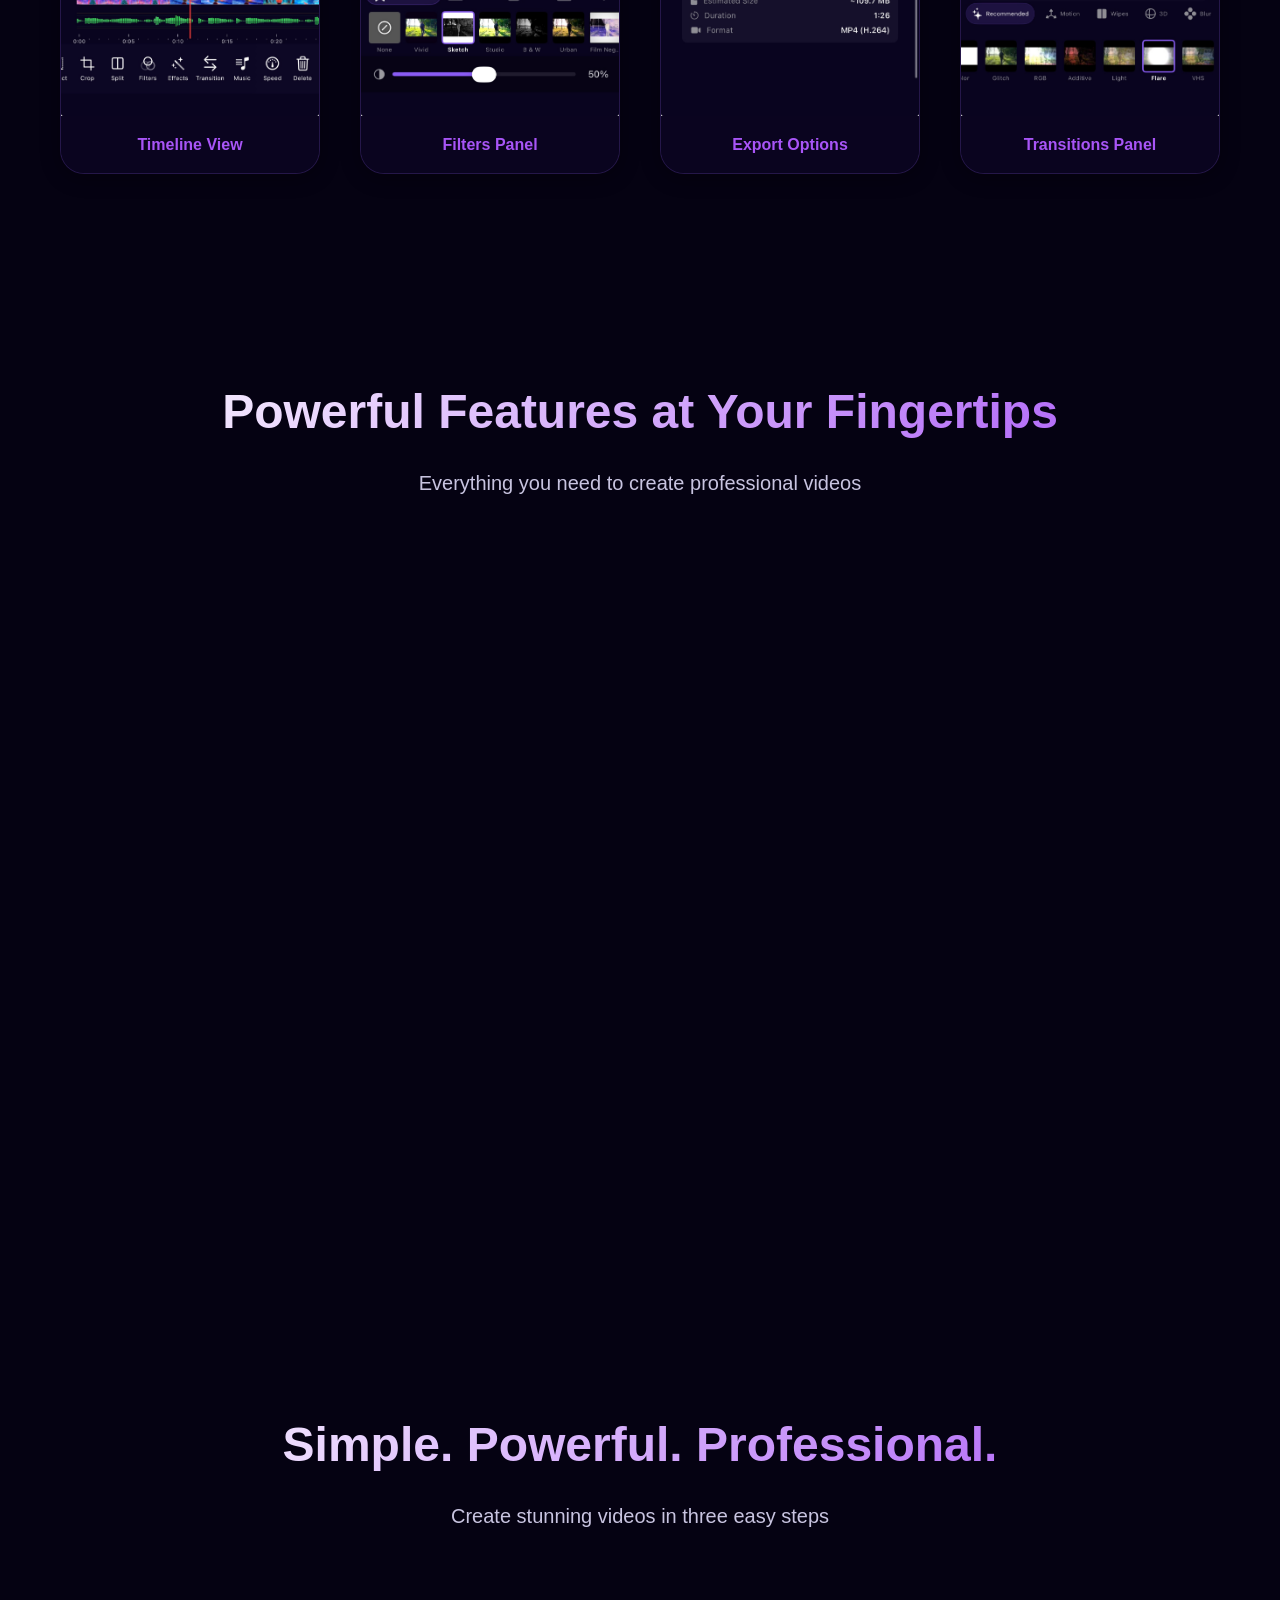
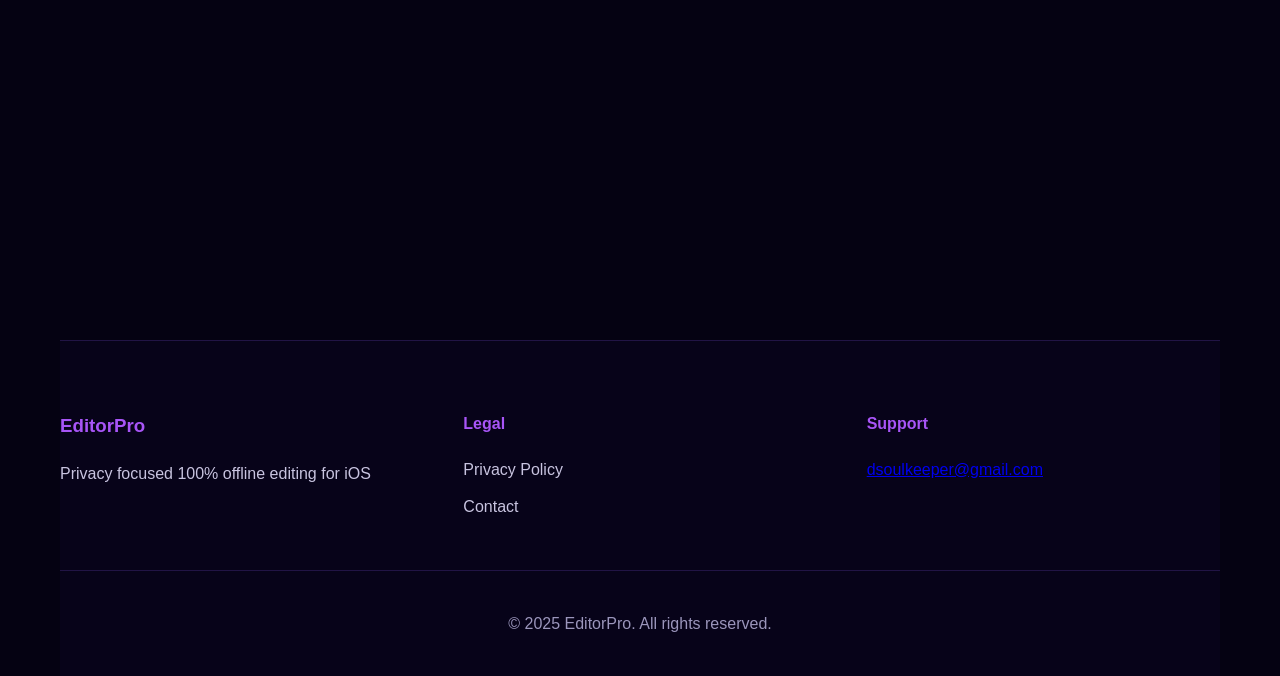
==== commit 1f2f5109: "chang screenshot order" ====
--- a/index.html
+++ b/index.html
@@ -71,12 +71,12 @@
                     <p class="screenshot-caption">Filters Panel</p>
                 </div>
                 <div class="screenshot-item">
+                    <img src="assets/screenshots/export.jpg" alt="Export Options - Video export settings" loading="lazy">
+                    <p class="screenshot-caption">Export Options</p>
+                </div>
+                <div class="screenshot-item">
                     <img src="assets/screenshots/transitions.jpg" alt="Transitions Panel - Professional video transitions" loading="lazy">
                     <p class="screenshot-caption">Transitions Panel</p>
-                </div>
-                <div class="screenshot-item">
-                    <img src="assets/screenshots/export.jpg" alt="Export Options - Video export settings" loading="lazy">
-                    <p class="screenshot-caption">Export Options</p>
                 </div>
             </div>
         </section>
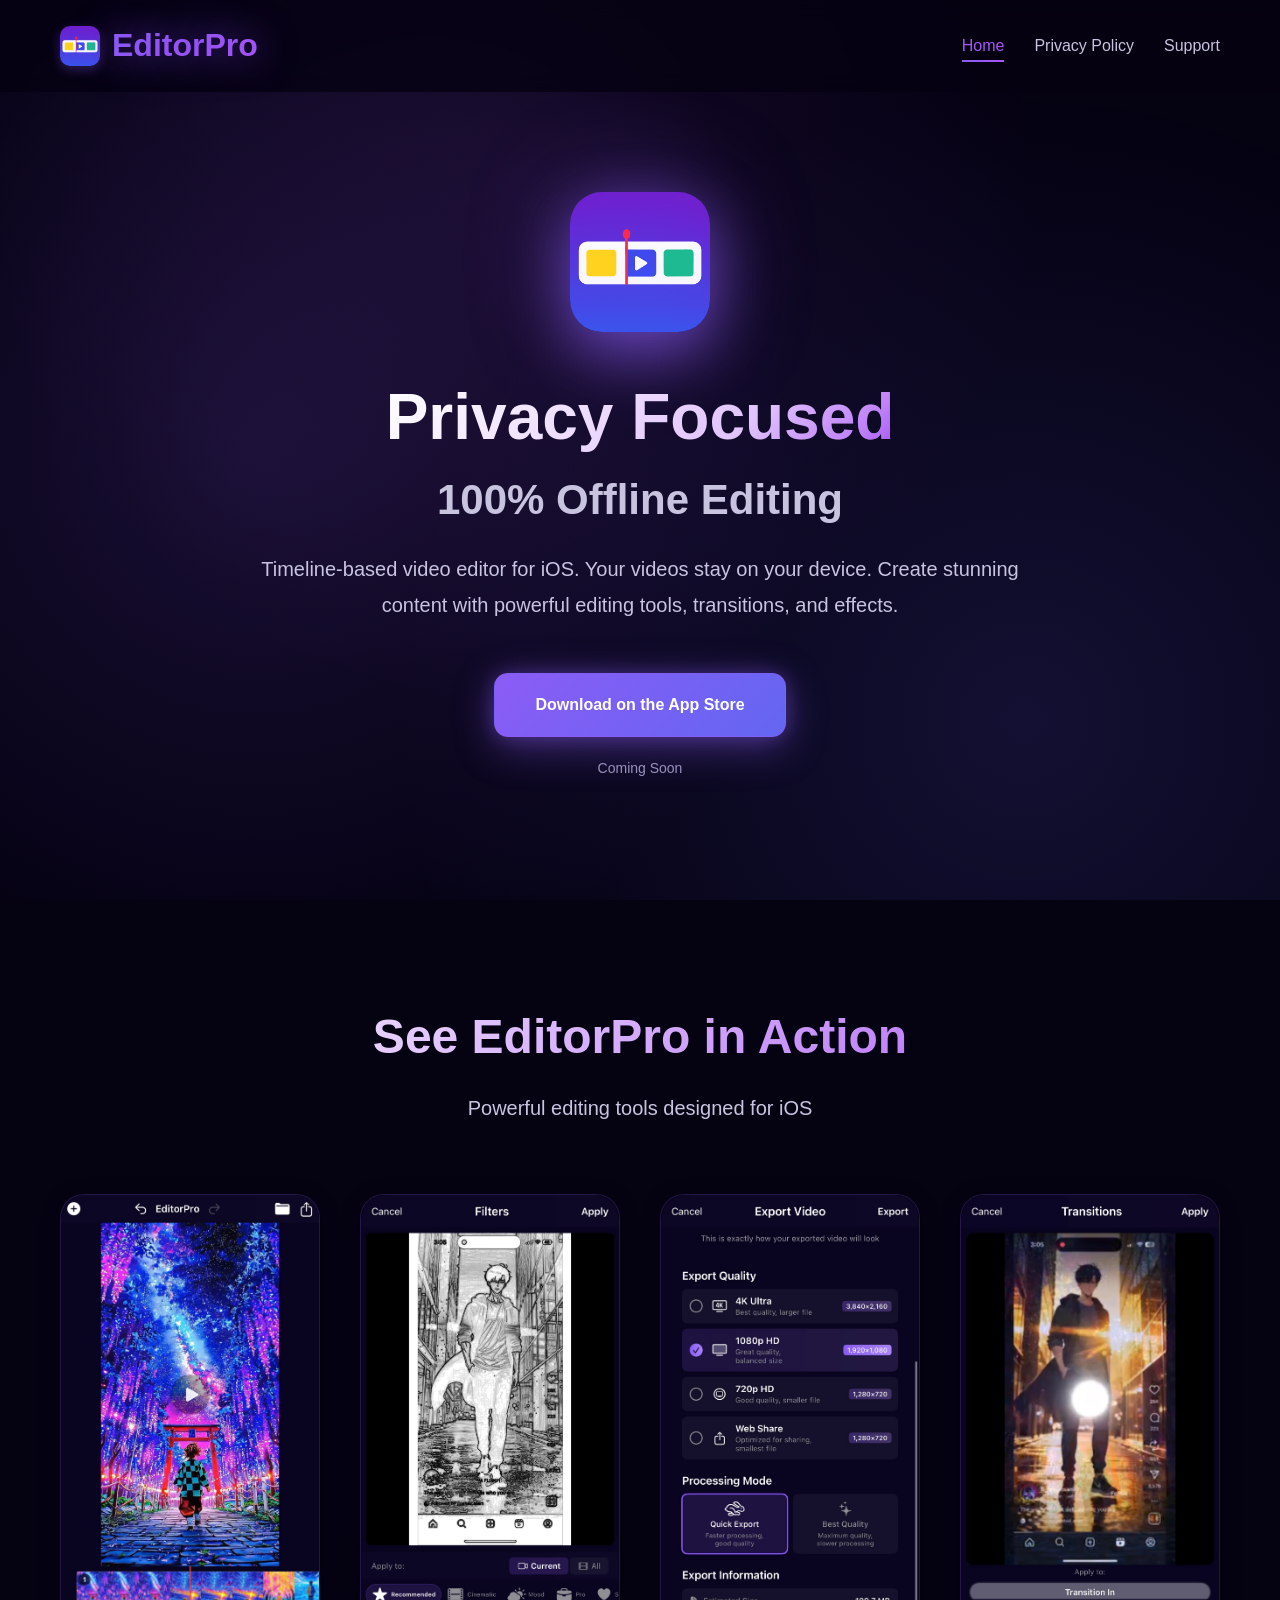
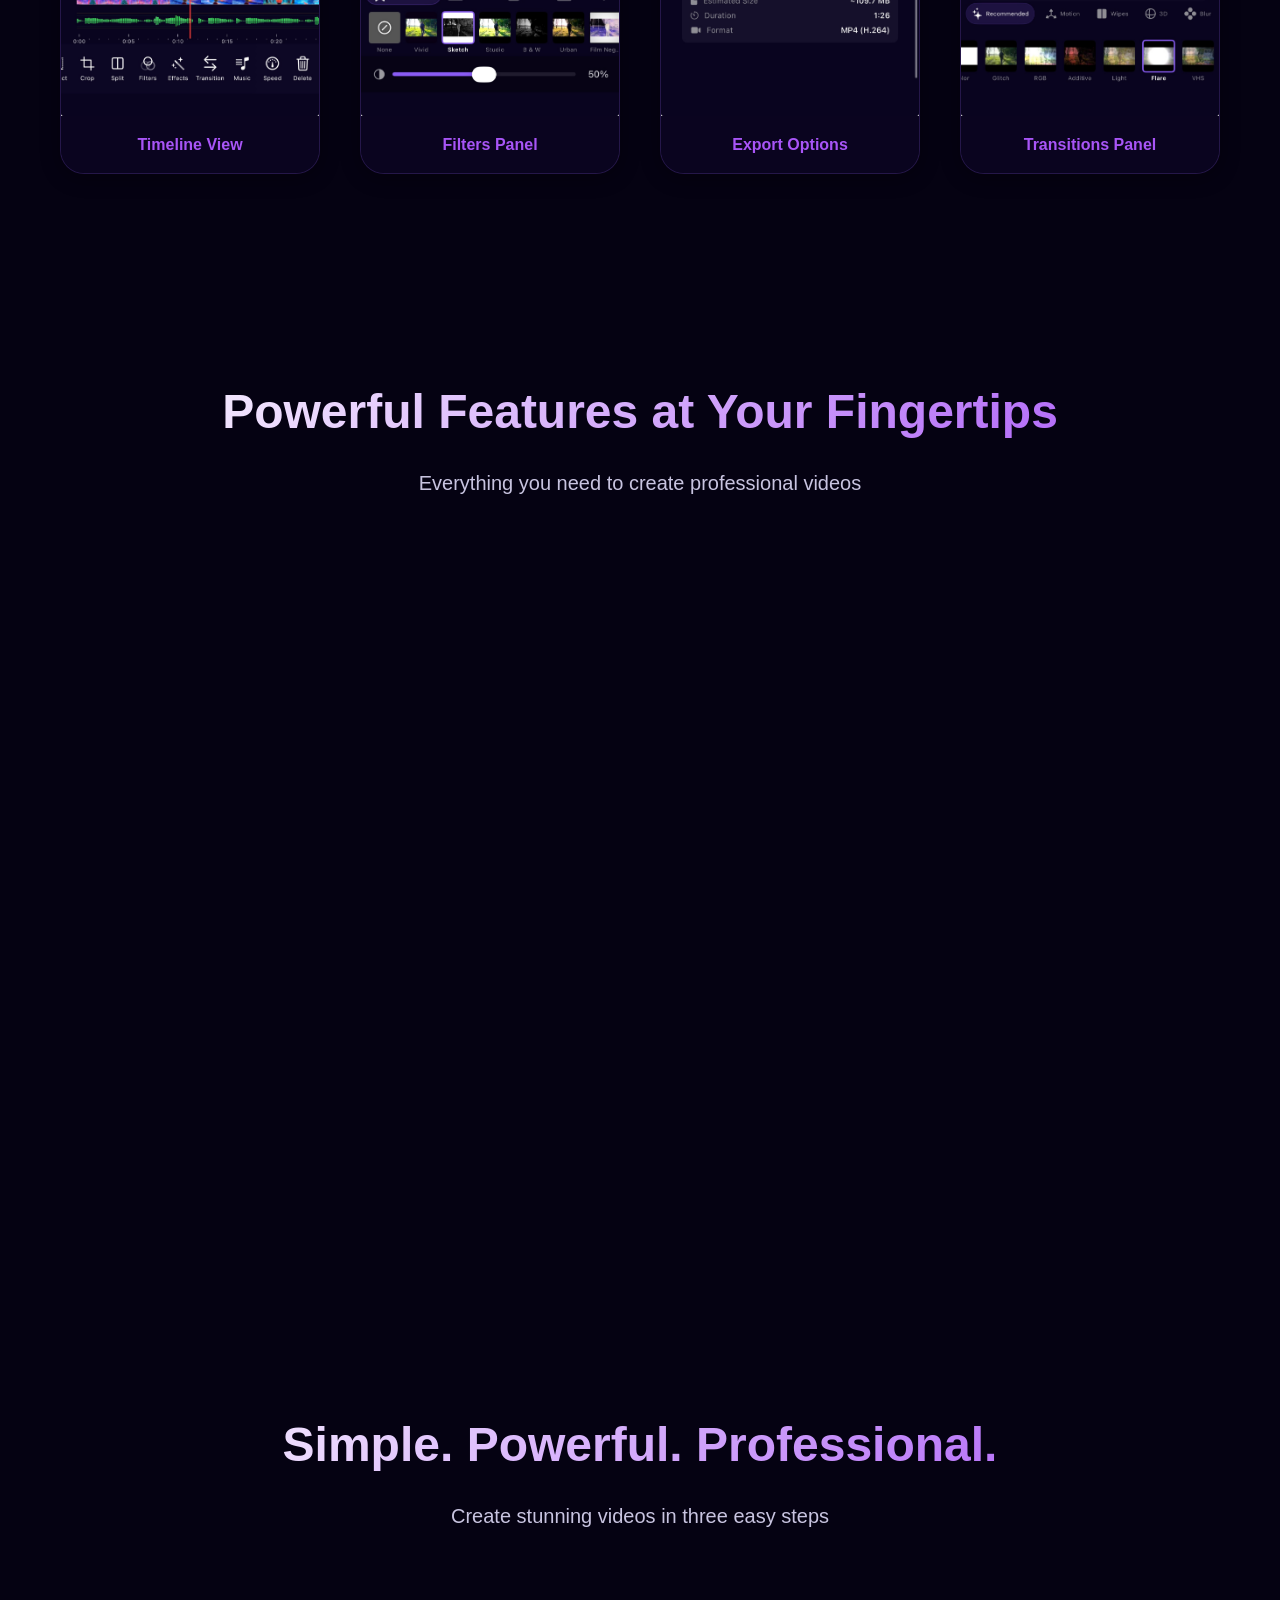
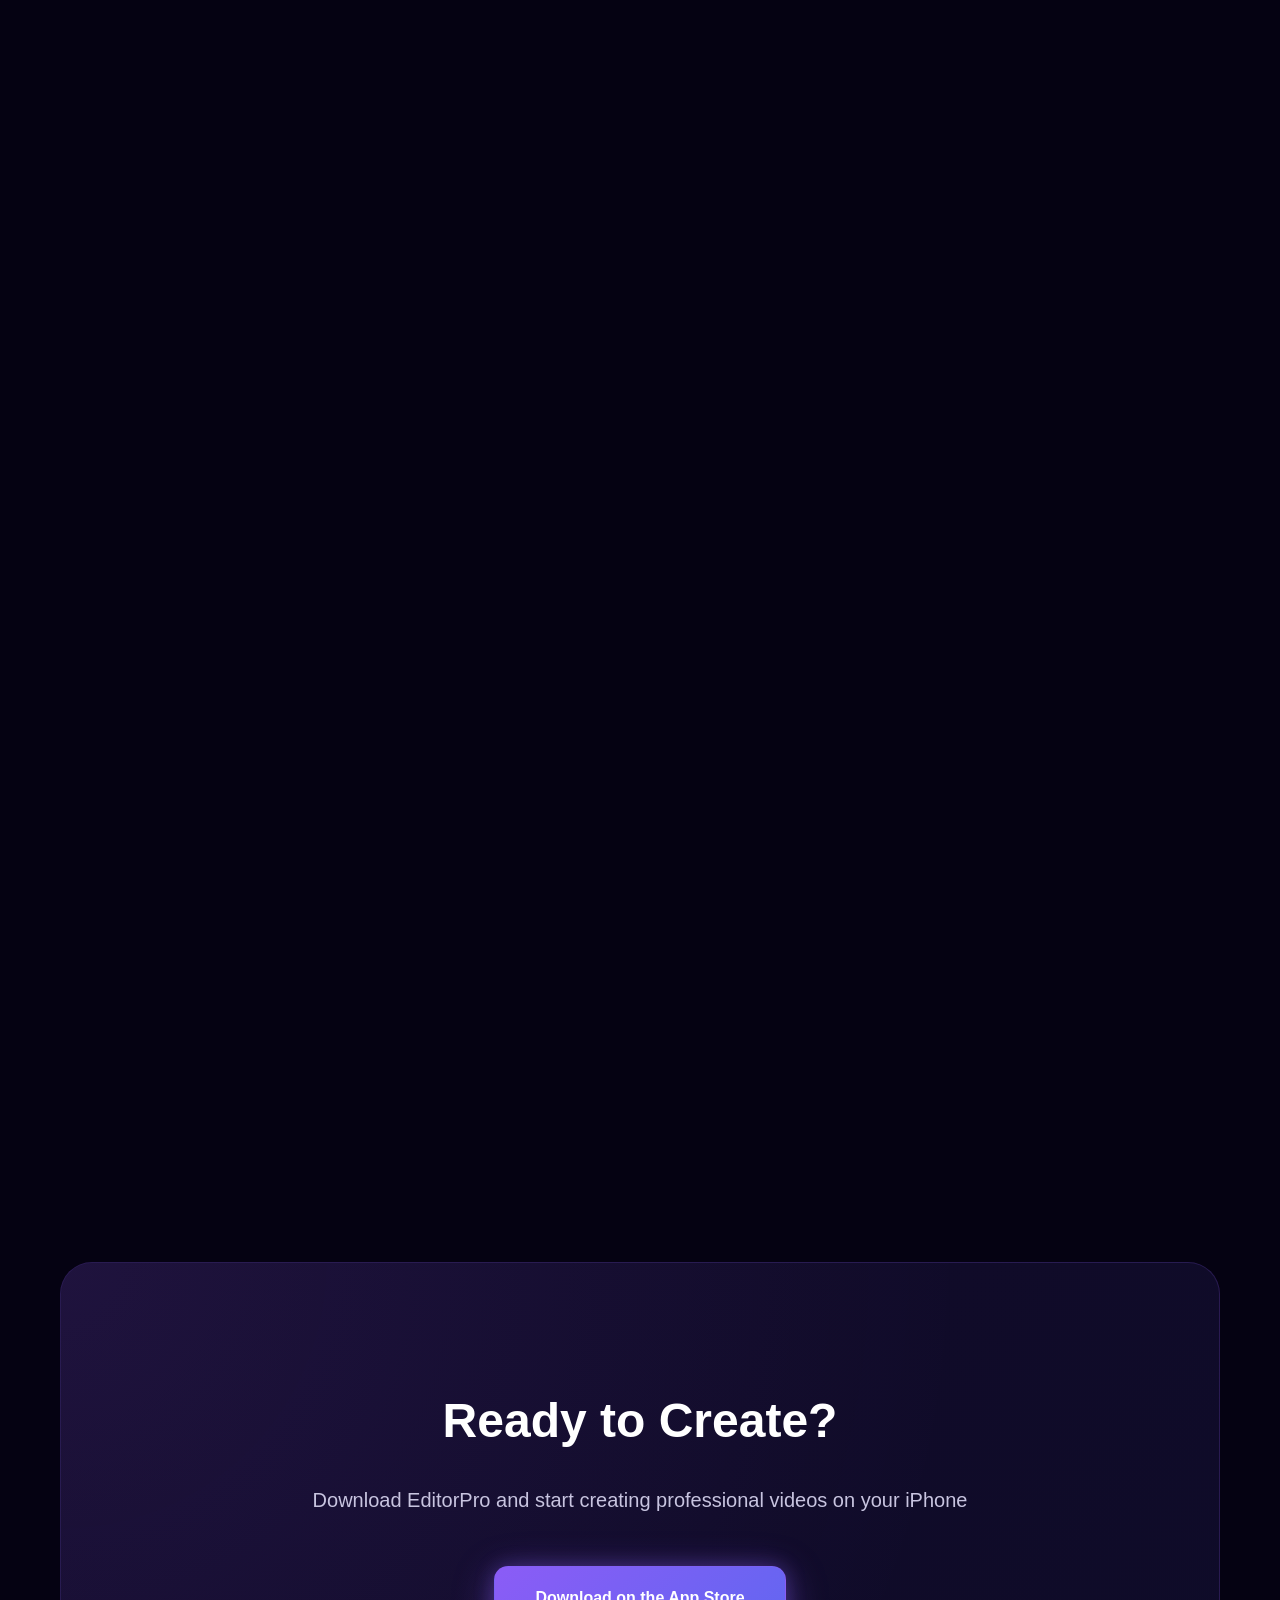
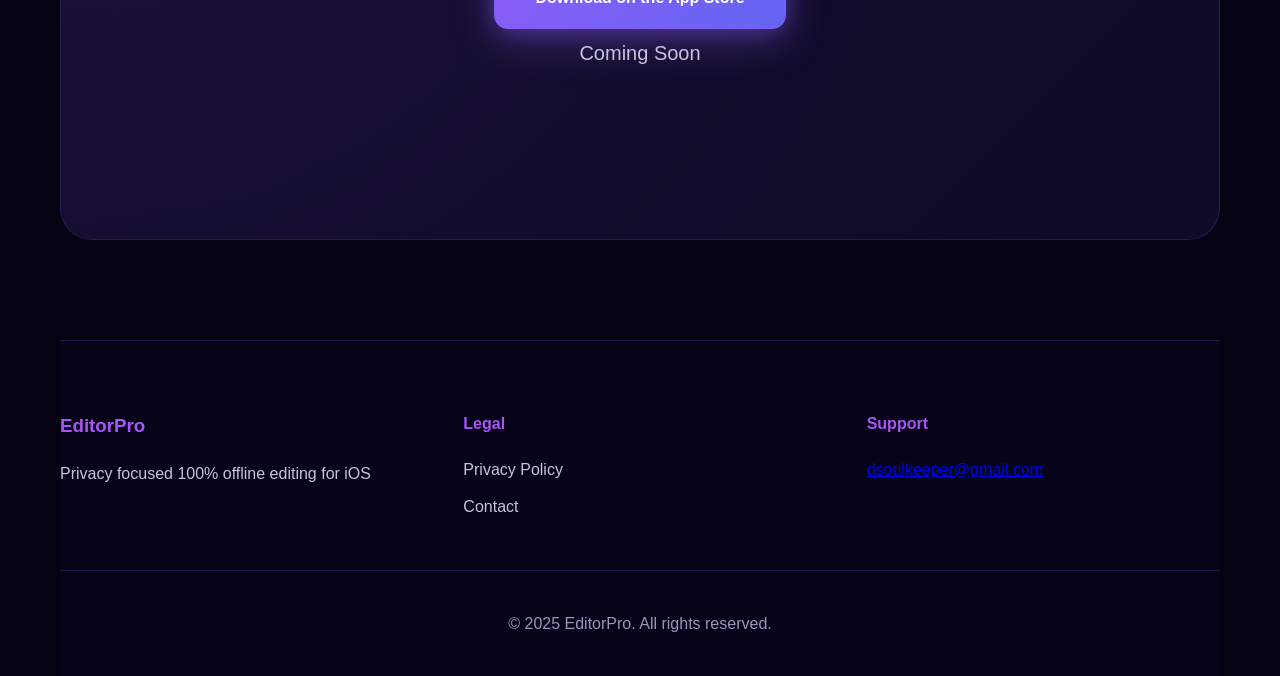
==== commit c09a623e: "Add support page" ====
--- a/index.html
+++ b/index.html
@@ -29,6 +29,7 @@
             <nav>
                 <a href="index.html" class="active">Home</a>
                 <a href="privacy.html">Privacy Policy</a>
+                <a href="support.html">Support</a>
             </nav>
         </div>
     </header>
